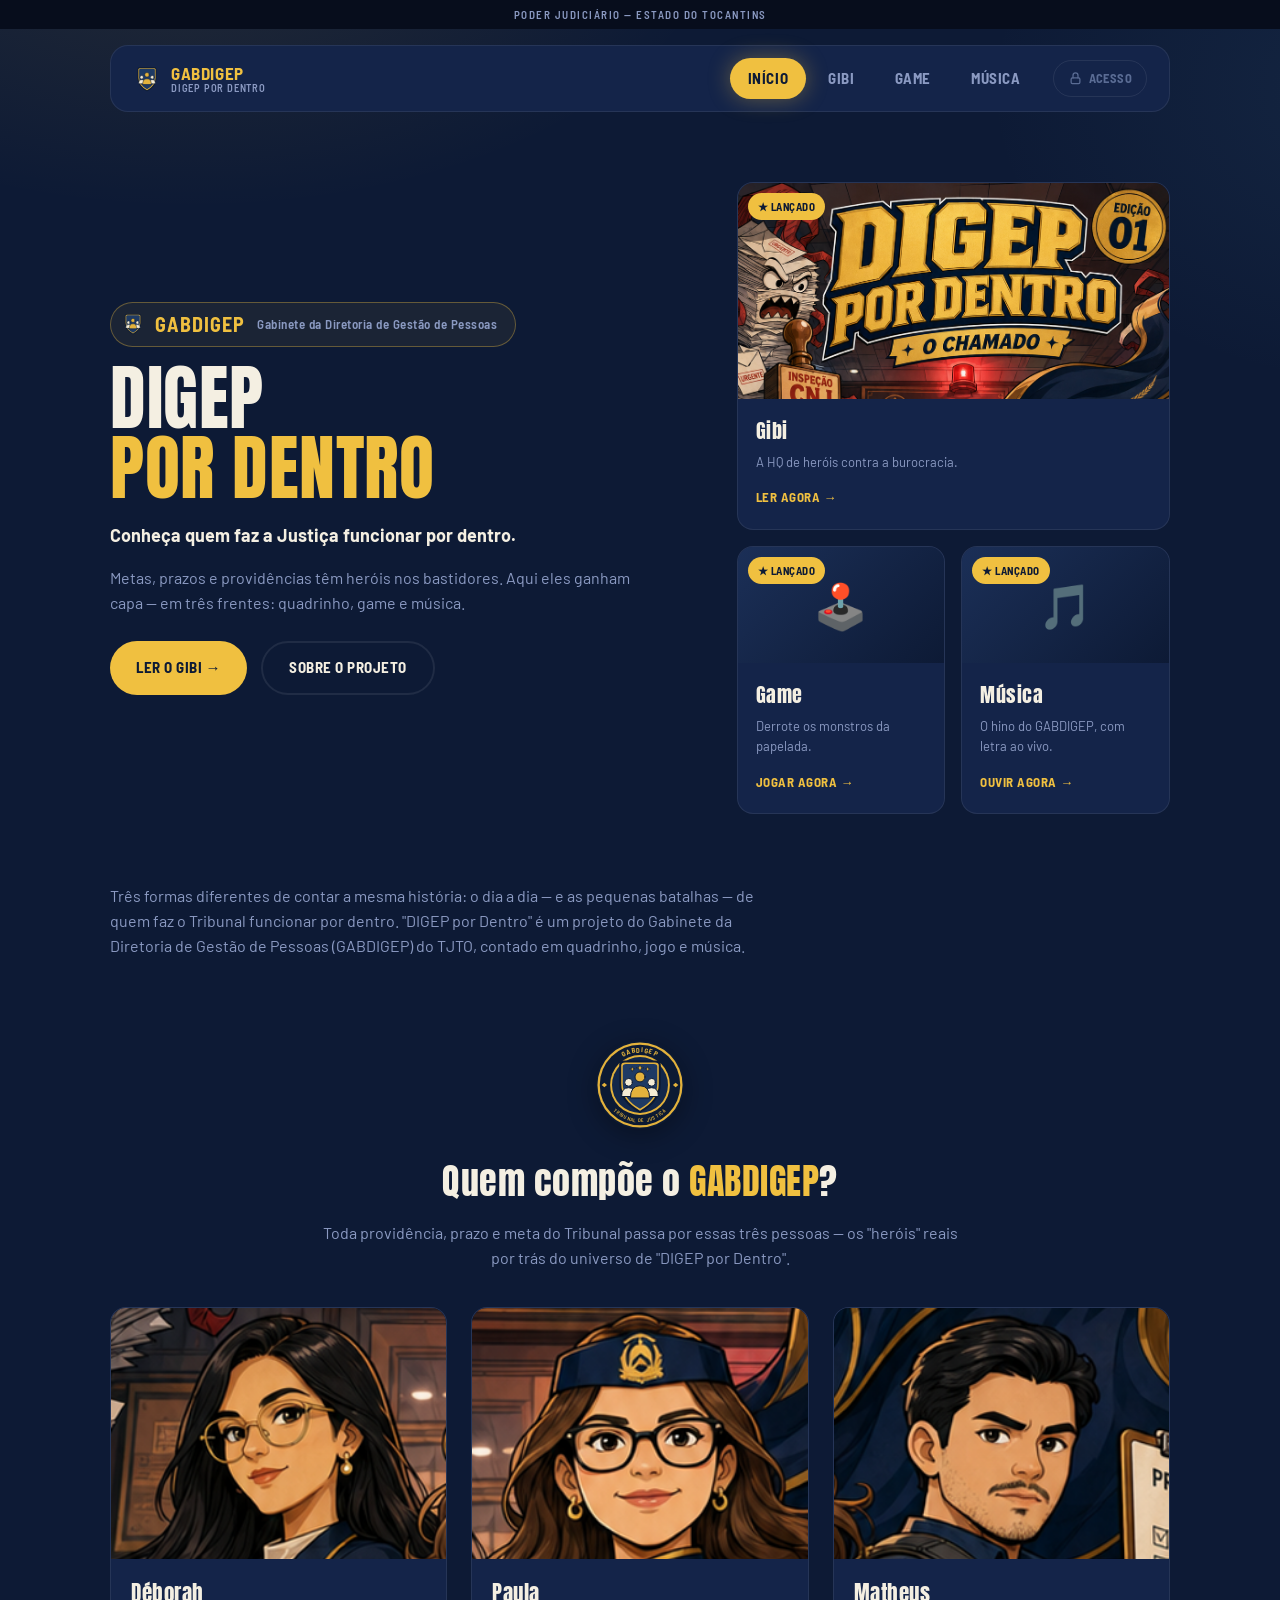
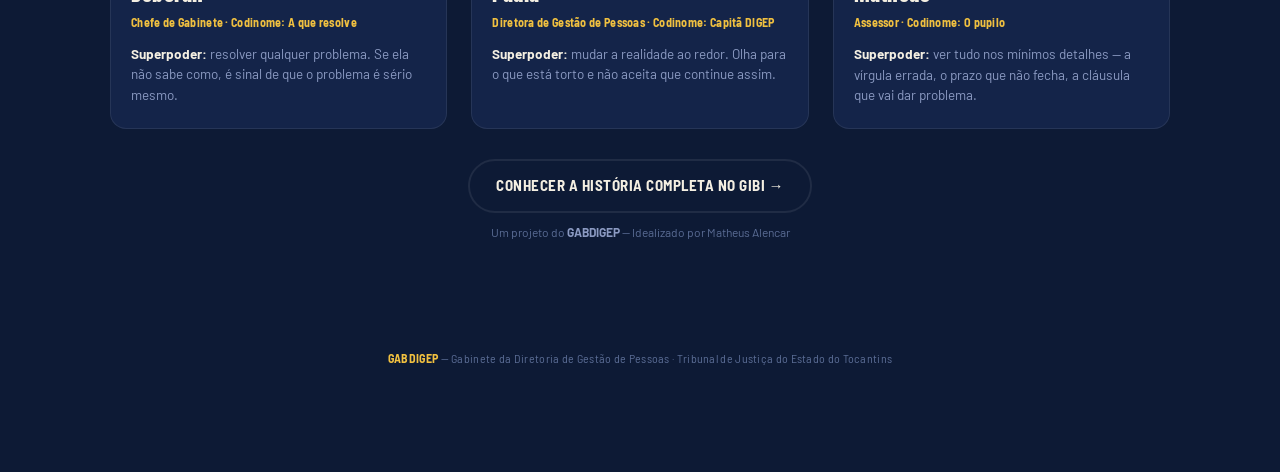
==== index.html @ f3032da5 "Site DIGEP por Dentro: gibi, game, música, login e painel admin - Portal com gibi (3 edições), game " ====
<!DOCTYPE html>
<html lang="pt-BR">
<head>
<meta charset="UTF-8">
<meta name="viewport" content="width=device-width, initial-scale=1">
<title>DIGEP por Dentro — GABDIGEP</title>
<link rel="preconnect" href="https://fonts.googleapis.com">
<link href="https://fonts.googleapis.com/css2?family=Anton&family=Barlow:wght@400;600;700&family=Barlow+Semi+Condensed:wght@600;700&display=swap" rel="stylesheet">
<link rel="icon" type="image/svg+xml" href="favicon.svg">
<link rel="stylesheet" href="style.css">
</head>
<body>
<svg width="0" height="0" style="position:absolute;overflow:hidden" aria-hidden="true">
  <defs>
    <path id="arcTop" d="M35 120 A85 85 0 0 1 205 120" fill="none"/>
    <path id="arcBot" d="M23 120 A97 97 0 0 0 217 120" fill="none"/>
    <g id="gRing">
      <circle cx="120" cy="120" r="115" fill="#0C1A33"/>
      <circle cx="120" cy="120" r="111" fill="#E3B23C"/>
      <circle cx="120" cy="120" r="105" fill="#0C1A33"/>
      <circle cx="120" cy="120" r="78" fill="#E3B23C"/>
      <circle cx="120" cy="120" r="73" fill="#12274a"/>
      <text font-family="'Barlow Semi Condensed', sans-serif" font-weight="700" font-size="18" letter-spacing="2" fill="#E3B23C">
        <textPath href="#arcTop" startOffset="50%" text-anchor="middle">GABDIGEP</textPath>
      </text>
      <text font-family="'Barlow Semi Condensed', sans-serif" font-weight="600" font-size="13" letter-spacing="1.6" fill="#E3B23C">
        <textPath href="#arcBot" startOffset="50%" text-anchor="middle">TRIBUNAL DE JUSTIÇA</textPath>
      </text>
      <path d="M20 120 L27 114 L34 120 L27 126 Z" fill="#E3B23C"/>
      <path d="M206 120 L213 114 L220 120 L213 126 Z" fill="#E3B23C"/>
    </g>
    <g id="gShield">
      <path d="M66 66 Q66 56 78 56 H162 Q174 56 174 66 V118 Q174 164 120 193 Q66 164 66 118 Z" fill="#0C1A33"/>
      <path d="M71 69 Q71 61 81 61 H159 Q169 61 169 69 V117 Q169 160 120 187 Q71 160 71 117 Z" fill="#E3B23C"/>
      <path d="M75 72 Q75 65 84 65 H156 Q165 65 165 72 V116 Q165 157 120 182 Q75 157 75 116 Z" fill="#1E3A64"/>
    </g>
    <g id="gScales" transform="translate(0 -7)" stroke="#0C1A33" stroke-width="2.6" stroke-linejoin="round" stroke-linecap="round">
      <circle cx="90" cy="120" r="10" fill="#F4ECD6"/>
      <path d="M72 156 Q72 134 90 134 Q108 134 108 156 Z" fill="#F4ECD6"/>
      <circle cx="150" cy="120" r="10" fill="#F4ECD6"/>
      <path d="M132 156 Q132 134 150 134 Q168 134 168 156 Z" fill="#F4ECD6"/>
      <circle cx="120" cy="106" r="13" fill="#E3B23C"/>
      <path d="M95 160 Q95 129 120 129 Q145 129 145 160 Z" fill="#E3B23C"/>
    </g>
    <g id="gStars" transform="translate(0 -4)" fill="#E3B23C" stroke="#0C1A33" stroke-width="1.6" stroke-linejoin="round">
      <path d="M100 76 L102 81 L107 82 L102 84 L100 89 L98 84 L93 82 L98 81 Z"/>
      <path d="M120 71 L123 78 L130 79 L123 81 L120 88 L117 81 L110 79 L117 78 Z"/>
      <path d="M140 76 L142 81 L147 82 L142 84 L140 89 L138 84 L133 82 L138 81 Z"/>
    </g>
  </defs>
</svg>

<div class="topbar">PODER JUDICIÁRIO — ESTADO DO TOCANTINS</div>

<div class="navwrap">
  <nav class="navbar">
    <a class="brand" href="index.html">
      <svg viewBox="40 48 160 150"><use href="#gShield"/><use href="#gScales"/></svg>
      <span class="brand-text"><span class="brand-main">GABDIGEP</span><span class="brand-sub">DIGEP por Dentro</span></span>
    </a>
    <div class="nav-right">
      <div class="tabs">
        <a href="index.html" class="active">Início</a>
        <a href="gibi.html">Gibi</a>
        <a href="game.html">Game</a>
        <a href="musica.html">Música</a>
      </div>
      <a class="nav-acesso" href="login.html" title="Área restrita">
        <svg viewBox="0 0 24 24" width="15" height="15" fill="none" stroke="currentColor" stroke-width="2" stroke-linecap="round" stroke-linejoin="round"><rect x="5" y="11" width="14" height="9" rx="2"/><path d="M8 11V7a4 4 0 0 1 8 0v4"/></svg>
        Acesso
      </a>
    </div>
  </nav>
</div>

<main>
  <div class="hero-inicio">
    <div>
      <div class="gabdigep-kicker">
        <svg viewBox="40 48 160 150"><use href="#gShield"/><use href="#gScales"/></svg>
        GABDIGEP <span>Gabinete da Diretoria de Gestão de Pessoas</span>
      </div>
      <h1>DIGEP<br><span class="accent">POR DENTRO</span></h1>
      <p class="lead">Conheça quem faz a Justiça funcionar por dentro.</p>
      <p class="body">Metas, prazos e providências têm heróis nos bastidores. Aqui eles ganham capa — em três frentes: quadrinho, game e música.</p>
      <div class="cta-row">
        <a class="btn" href="gibi.html">Ler o Gibi →</a>
        <a class="btn outline" href="#sobre">Sobre o projeto</a>
      </div>
    </div>

    <div class="poster-stack">
      <a class="poster-card big" href="gibi.html">
        <span class="badge">★ Lançado</span>
        <div class="poster-media"><img src="gibi-assets/edicao-01-capa.png" alt="Capa do Gibi — Edição 01"></div>
        <div class="poster-body">
          <h2>Gibi</h2>
          <p>A HQ de heróis contra a burocracia.</p>
          <span class="go">Ler agora →</span>
        </div>
      </a>
      <div class="poster-row">
        <a class="poster-card" href="game.html">
          <span class="badge">★ Lançado</span>
          <div class="poster-media"><span class="icon-big">🕹️</span></div>
          <div class="poster-body">
            <h2>Game</h2>
            <p>Derrote os monstros da papelada.</p>
            <span class="go">Jogar agora →</span>
          </div>
        </a>
        <a class="poster-card" href="musica.html">
          <span class="badge">★ Lançado</span>
          <div class="poster-media"><span class="icon-big">🎵</span></div>
          <div class="poster-body">
            <h2>Música</h2>
            <p>O hino do GABDIGEP, com letra ao vivo.</p>
            <span class="go">Ouvir agora →</span>
          </div>
        </a>
      </div>
    </div>
  </div>

  <div class="section-block" id="sobre" style="margin-top:60px;">
    <p style="color:var(--muted); max-width:680px;">Três formas diferentes de contar a mesma história: o dia a dia — e as pequenas batalhas — de quem faz o Tribunal funcionar por dentro. "DIGEP por Dentro" é um projeto do Gabinete da Diretoria de Gestão de Pessoas (GABDIGEP) do TJTO, contado em quadrinho, jogo e música.</p>
  </div>

  <div class="team-section" id="equipe">
    <div class="section-heading">
      <svg class="brasao-grande" viewBox="0 0 240 240"><use href="#gRing"/><use href="#gShield"/><use href="#gScales"/><use href="#gStars"/></svg>
      <h2>Quem compõe o <span class="accent">GABDIGEP</span>?</h2>
      <p>Toda providência, prazo e meta do Tribunal passa por essas três pessoas — os "heróis" reais por trás do universo de "DIGEP por Dentro".</p>
    </div>
    <div class="team-grid">
      <div class="team-card">
        <div class="foto-wrap"><img src="assets/personagens/deborah_full.png" alt="Déborah"></div>
        <div class="team-body">
          <h3>Déborah</h3>
          <div class="cargo">Chefe de Gabinete · Codinome: A que resolve</div>
          <p><strong>Superpoder:</strong> resolver qualquer problema. Se ela não sabe como, é sinal de que o problema é sério mesmo.</p>
        </div>
      </div>
      <div class="team-card">
        <div class="foto-wrap"><img src="assets/personagens/paula_full.png" alt="Paula"></div>
        <div class="team-body">
          <h3>Paula</h3>
          <div class="cargo">Diretora de Gestão de Pessoas · Codinome: Capitã DIGEP</div>
          <p><strong>Superpoder:</strong> mudar a realidade ao redor. Olha para o que está torto e não aceita que continue assim.</p>
        </div>
      </div>
      <div class="team-card">
        <div class="foto-wrap"><img src="assets/personagens/matheus_full.png" alt="Matheus"></div>
        <div class="team-body">
          <h3>Matheus</h3>
          <div class="cargo">Assessor · Codinome: O pupilo</div>
          <p><strong>Superpoder:</strong> ver tudo nos mínimos detalhes — a vírgula errada, o prazo que não fecha, a cláusula que vai dar problema.</p>
        </div>
      </div>
    </div>
    <div class="team-cta">
      <a class="btn outline" href="gibi.html">Conhecer a história completa no Gibi →</a>
    </div>
  </div>

  <p class="credit-line">Um projeto do <strong>GABDIGEP</strong> — Idealizado por Matheus Alencar</p>
</main>

<footer>
  <strong>GABDIGEP</strong> — Gabinete da Diretoria de Gestão de Pessoas · Tribunal de Justiça do Estado do Tocantins
</footer>

<nav class="mobilenav">
  <ul>
    <li><a href="index.html" class="active">
      <svg viewBox="0 0 24 24" fill="none" stroke="currentColor" stroke-width="1.8" stroke-linecap="round" stroke-linejoin="round"><path d="M4 11.5 12 4l8 7.5"/><path d="M6 10v9h12v-9"/></svg>
      Início
    </a></li>
    <li><a href="gibi.html">
      <svg viewBox="0 0 24 24" fill="none" stroke="currentColor" stroke-width="1.8" stroke-linecap="round" stroke-linejoin="round"><path d="M4 5.5c2-1 5-1 8 0v13c-3-1-6-1-8 0z"/><path d="M20 5.5c-2-1-5-1-8 0v13c3-1 6-1 8 0z"/></svg>
      Gibi
    </a></li>
    <li><a href="game.html">
      <svg viewBox="0 0 24 24" fill="none" stroke="currentColor" stroke-width="1.8" stroke-linecap="round" stroke-linejoin="round"><rect x="2.5" y="7.5" width="19" height="9.5" rx="4.5"/><path d="M6.5 12h3M8 10.5v3"/><circle cx="16" cy="10.7" r="0.9" fill="currentColor" stroke="none"/><circle cx="18" cy="12.7" r="0.9" fill="currentColor" stroke="none"/></svg>
      Game
    </a></li>
    <li><a href="musica.html">
      <svg viewBox="0 0 24 24" fill="none" stroke="currentColor" stroke-width="1.8" stroke-linecap="round" stroke-linejoin="round"><circle cx="7" cy="18" r="2.3"/><circle cx="17" cy="16" r="2.3"/><path d="M9.3 18V6.5L19.3 4.5V16"/></svg>
      Música
    </a></li>
  </ul>
</nav>

</body>
</html>
---- style.css ----
/* =========================================================================
   IDENTIDADE VISUAL — DIGEP POR DENTRO
   Sistema visual definido no mockup do próprio projeto ("DIGEP por Dentro -
   Portal (visual).html"): tema escuro, navy + dourado, com abas no topo
   (desktop) que viram menu inferior fixo no mobile.
   Fontes: Anton (display/headlines), Barlow (texto corrido),
   Barlow Semi Condensed (nav, botões, rótulos), Press Start 2P (só em
   detalhes do universo do Game).
   ========================================================================= */
:root {
  --navy-900: #0d1a35;
  --navy-800: #142449;
  --navy-700: #1b2f57;
  --navy-600: #24406f;
  --line: rgba(255,255,255,0.08);

  --gold: #f0c040;
  --gold-light: #ffd873;
  --red: #c8352b;
  --cream: #f4efe2;
  --muted: #8b9ac2;
  --muted-dim: #5a6c94;

  --game: #578fb6;
  --gibi: #d9534f;
  --musica: var(--gold);
}

* { box-sizing: border-box; }
html, body { margin: 0; padding: 0; }
body {
  background: var(--navy-900);
  background-image:
    radial-gradient(ellipse 900px 500px at 15% -10%, rgba(240,192,64,0.10), transparent 60%),
    radial-gradient(ellipse 700px 500px at 110% 10%, rgba(87,143,182,0.10), transparent 60%);
  background-attachment: fixed;
  color: var(--cream);
  font-family: 'Barlow', Arial, sans-serif;
  line-height: 1.55;
  min-height: 100vh;
  padding-bottom: 74px; /* espaço pro menu inferior mobile */
}
h1, h2, h3, .headline {
  font-family: 'Anton', Arial, sans-serif;
  font-weight: 400;
  letter-spacing: 0.5px;
  margin: 0;
}
a { color: inherit; }
img { max-width: 100%; display: block; }
button { font-family: inherit; }

/* ----- topo institucional ----- */
.topbar {
  background: #070d1c;
  color: var(--muted);
  font-family: 'Barlow Semi Condensed', sans-serif;
  font-size: 11px;
  font-weight: 600;
  letter-spacing: 1.5px;
  text-align: center;
  padding: 6px 12px;
}

/* ----- barra de abas (nav) ----- */
.navwrap { max-width: 1100px; margin: 0 auto; padding: 16px 20px 0; }
.navbar {
  display: flex;
  align-items: center;
  justify-content: space-between;
  gap: 20px;
  background: var(--navy-800);
  border: 1px solid var(--line);
  border-radius: 18px;
  padding: 12px 22px;
}
.navbar .brand {
  display: flex;
  align-items: center;
  gap: 10px;
  text-decoration: none;
  white-space: nowrap;
}
.navbar .brand svg { flex: none; width: 28px; height: 28px; color: var(--gold); }
.navbar .brand .brand-text { display: flex; flex-direction: column; line-height: 1.08; }
.navbar .brand .brand-main {
  font-family: 'Barlow Semi Condensed', sans-serif; font-weight: 700; font-size: 17px;
  letter-spacing: 0.6px; color: var(--gold);
}
.navbar .brand .brand-sub {
  font-family: 'Barlow Semi Condensed', sans-serif; font-weight: 600; font-size: 10.5px;
  letter-spacing: 0.8px; text-transform: uppercase; color: var(--muted);
}
.navbar .nav-right { display: flex; align-items: center; gap: 14px; }
.navbar .tabs { display: flex; align-items: center; gap: 4px; }
.navbar .tabs a {
  font-family: 'Barlow Semi Condensed', sans-serif;
  font-weight: 700;
  font-size: 15px;
  letter-spacing: 0.6px;
  text-transform: uppercase;
  text-decoration: none;
  color: var(--muted);
  padding: 9px 18px;
  border-radius: 999px;
  transition: color 0.15s ease, background 0.15s ease;
}
.navbar .tabs a:hover { color: var(--cream); background: rgba(255,255,255,0.06); }
.navbar .tabs a.active {
  color: var(--navy-900);
  background: var(--gold);
  box-shadow: 0 0 22px rgba(240,192,64,0.35);
}

.nav-acesso {
  display: flex;
  align-items: center;
  gap: 6px;
  font-family: 'Barlow Semi Condensed', sans-serif;
  font-weight: 700;
  font-size: 12.5px;
  letter-spacing: 0.4px;
  text-transform: uppercase;
  color: var(--muted-dim);
  text-decoration: none;
  white-space: nowrap;
  padding: 8px 14px;
  border-radius: 999px;
  border: 1px solid var(--line);
  transition: color 0.15s ease, border-color 0.15s ease;
}
.nav-acesso:hover { color: var(--gold); border-color: rgba(240,192,64,0.4); }

/* menu inferior fixo (mobile) */
.mobilenav {
  display: none;
  position: fixed;
  left: 0; right: 0; bottom: 0;
  z-index: 40;
  background: var(--navy-800);
  border-top: 1px solid var(--line);
  padding: 8px 6px calc(8px + env(safe-area-inset-bottom));
}
.mobilenav ul { list-style: none; margin: 0; padding: 0; display: flex; justify-content: space-around; }
.mobilenav a {
  display: flex; flex-direction: column; align-items: center; gap: 3px;
  text-decoration: none; color: var(--muted-dim);
  font-family: 'Barlow Semi Condensed', sans-serif;
  font-size: 11px; font-weight: 700; letter-spacing: 0.4px; text-transform: uppercase;
  padding: 6px 10px; border-radius: 12px; min-width: 64px;
}
.mobilenav a svg { width: 22px; height: 22px; }
.mobilenav a.active { color: var(--gold); }
.mobilenav a.active svg { filter: drop-shadow(0 0 6px rgba(240,192,64,0.6)); }

@media (max-width: 720px) {
  .navbar .tabs { display: none; }
  .mobilenav { display: block; }
  body { padding-bottom: 78px; }
}

/* ----- botões ----- */
.btn {
  display: inline-flex;
  align-items: center;
  gap: 8px;
  font-family: 'Barlow Semi Condensed', sans-serif;
  font-weight: 700;
  font-size: 15px;
  letter-spacing: 0.5px;
  text-transform: uppercase;
  text-decoration: none;
  cursor: pointer;
  border: none;
  padding: 13px 26px;
  border-radius: 999px;
  color: var(--navy-900);
  background: var(--gold);
  transition: filter 0.15s ease, transform 0.15s ease;
}
.btn:hover { filter: brightness(1.1); transform: translateY(-1px); }
.btn.outline {
  background: transparent;
  border: 2px solid var(--line);
  color: var(--cream);
}
.btn.outline:hover { border-color: var(--gold); color: var(--gold); background: transparent; }

/* ----- main / layout ----- */
main { max-width: 1100px; margin: 0 auto; padding: 40px 20px 70px; }
body.lendo main { padding: 0; max-width: none; }

footer {
  text-align: center;
  font-size: 12px;
  color: var(--muted-dim);
  padding: 26px 20px 90px;
  font-family: 'Barlow Semi Condensed', sans-serif;
  letter-spacing: 0.3px;
}
footer strong { color: var(--gold); }
@media (min-width: 721px) { footer { padding-bottom: 30px; } }

/* ----- hero da home ----- */
.hero-inicio {
  display: grid;
  grid-template-columns: 1.15fr 0.85fr;
  gap: 40px;
  align-items: center;
  padding: 30px 0 10px;
}
@media (max-width: 900px) { .hero-inicio { grid-template-columns: 1fr; } }

.eyebrow {
  display: flex; align-items: center; gap: 8px;
  font-family: 'Barlow Semi Condensed', sans-serif;
  font-weight: 700; font-size: 13px; letter-spacing: 2px; text-transform: uppercase;
  color: var(--gold); margin-bottom: 14px;
}
.eyebrow::before { content: ''; width: 7px; height: 7px; border-radius: 50%; background: var(--gold); }

.gabdigep-kicker {
  display: inline-flex; align-items: center; gap: 10px;
  font-family: 'Barlow Semi Condensed', sans-serif;
  font-weight: 700; font-size: 20px; letter-spacing: 1px;
  color: var(--gold); margin-bottom: 16px;
  border: 1px solid rgba(240,192,64,0.35); border-radius: 999px;
  padding: 6px 18px 6px 10px; background: rgba(240,192,64,0.06);
}
.gabdigep-kicker svg { width: 24px; height: 24px; }
.gabdigep-kicker span { color: var(--muted); font-weight: 600; font-size: 13px; letter-spacing: 0.5px; text-transform: none; margin-left: 2px; }

.hero-inicio h1 {
  font-size: clamp(42px, 7vw, 72px);
  line-height: 0.98;
  color: var(--cream);
}
.hero-inicio h1 .accent { color: var(--gold); }
.hero-inicio p.lead { font-size: 18px; font-weight: 700; color: var(--cream); margin: 18px 0 8px; max-width: 520px; }
.hero-inicio p.body { color: var(--muted); max-width: 520px; margin-bottom: 26px; }
.cta-row { display: flex; gap: 14px; flex-wrap: wrap; }

/* pôsteres da home */
.poster-stack { display: flex; flex-direction: column; gap: 16px; }
.poster-row { display: grid; grid-template-columns: 1fr 1fr; gap: 16px; }
@media (max-width: 900px) { .poster-row { grid-template-columns: 1fr 1fr; } }

.poster-card {
  position: relative;
  display: block;
  text-decoration: none;
  color: var(--cream);
  background: var(--navy-800);
  border: 1px solid var(--line);
  border-radius: 16px;
  overflow: hidden;
  transition: transform 0.2s cubic-bezier(.2,.7,.3,1), box-shadow 0.2s ease, border-color 0.2s ease;
}
.poster-card:hover { transform: translateY(-6px) scale(1.015); border-color: rgba(240,192,64,0.5); box-shadow: 0 16px 34px rgba(0,0,0,0.4); }
.poster-card .badge {
  position: absolute; top: 10px; left: 10px; z-index: 2;
  font-family: 'Barlow Semi Condensed', sans-serif; font-weight: 700; font-size: 11px;
  letter-spacing: 0.5px; text-transform: uppercase;
  padding: 5px 10px; border-radius: 999px;
  background: var(--gold); color: var(--navy-900);
  display: flex; align-items: center; gap: 4px;
}
.poster-card.big { grid-column: 1 / -1; }
.poster-card.big .poster-media { aspect-ratio: 16/8; }
.poster-card .poster-media {
  aspect-ratio: 16/9;
  background: linear-gradient(135deg, var(--navy-700), var(--navy-900));
  display: flex; align-items: center; justify-content: center;
  overflow: hidden;
}
.poster-card .poster-media img { width: 100%; height: 100%; object-fit: cover; object-position: top center; }
.poster-card .poster-media .icon-big { font-size: 44px; }
.poster-card .poster-body { padding: 16px 18px 20px; }
.poster-card h2 { font-size: 20px; margin-bottom: 6px; }
.poster-card p { font-size: 13px; color: var(--muted); margin: 0 0 12px; }
.poster-card .go { font-family: 'Barlow Semi Condensed', sans-serif; font-weight: 700; font-size: 13px; letter-spacing: 0.5px; color: var(--gold); text-transform: uppercase; }
.poster-card:hover .go { text-decoration: underline; }

.credit-line { text-align: center; color: var(--muted-dim); font-size: 12px; margin-top: 10px; }
.credit-line strong { color: var(--muted); }

/* ----- time GABDIGEP (home) ----- */
.team-section { margin-top: 80px; }
.team-section .section-heading { text-align: center; max-width: 640px; margin: 0 auto 36px; }
.team-section .section-heading .brasao-grande { width: 92px; height: auto; margin-bottom: 16px; filter: drop-shadow(0 6px 14px rgba(0,0,0,0.35)); }
.team-section .section-heading h2 { font-size: clamp(26px, 4vw, 36px); color: var(--cream); }
.team-section .section-heading h2 .accent { color: var(--gold); }
.team-section .section-heading p { color: var(--muted); margin-top: 12px; }

.team-grid {
  display: grid;
  grid-template-columns: repeat(3, 1fr);
  gap: 24px;
}
@media (max-width: 820px) { .team-grid { grid-template-columns: 1fr; max-width: 380px; margin: 0 auto; } }

.team-card {
  background: var(--navy-800);
  border: 1px solid var(--line);
  border-radius: 16px;
  overflow: hidden;
  transition: transform 0.2s ease, border-color 0.2s ease;
}
.team-card:hover { transform: translateY(-4px); border-color: rgba(240,192,64,0.4); }
.team-card .foto-wrap { aspect-ratio: 4/3; overflow: hidden; background: var(--navy-900); }
.team-card .foto-wrap img { width: 100%; height: 100%; object-fit: cover; object-position: top center; }
.team-card .team-body { padding: 18px 20px 22px; }
.team-card h3 { font-size: 21px; color: var(--cream); margin-bottom: 3px; }
.team-card .cargo { font-family: 'Barlow Semi Condensed', sans-serif; font-size: 12px; font-weight: 700; color: var(--gold); letter-spacing: 0.3px; margin-bottom: 12px; }
.team-card p { font-size: 13.5px; color: var(--muted); margin: 0; }
.team-card p strong { color: var(--cream); }
.team-cta { text-align: center; margin-top: 30px; }

/* ----- cabeçalho de seção (páginas internas) ----- */
.page-head { padding: 30px 0 8px; }
.page-head .eyebrow { margin-bottom: 10px; }
.page-head h1 { font-size: clamp(30px, 5vw, 44px); color: var(--cream); }
.page-head h1 .accent { color: var(--gold); }
.page-head p { color: var(--muted); max-width: 640px; margin-top: 12px; }

/* ----- GIBI: grid de edições ----- */
.editions {
  display: grid;
  grid-template-columns: repeat(auto-fit, minmax(210px, 1fr));
  gap: 22px;
  margin-top: 28px;
}
.edition-card {
  position: relative;
  border-radius: 14px;
  overflow: hidden;
  background: var(--navy-800);
  border: 1px solid var(--line);
  cursor: pointer;
  transition: transform 0.2s ease, border-color 0.2s ease;
}
.edition-card:hover { transform: translateY(-4px); border-color: rgba(240,192,64,0.4); }
.edition-card .cover-wrap { position: relative; aspect-ratio: 2/3; overflow: hidden; background: var(--navy-900); }
.edition-card img { width: 100%; height: 100%; object-fit: cover; transition: filter 0.2s ease; }
.edition-card.locked img { filter: grayscale(0.6) brightness(0.35); }
.edition-card .status-badge {
  position: absolute; top: 10px; left: 10px; z-index: 2;
  font-family: 'Barlow Semi Condensed', sans-serif; font-weight: 700; font-size: 10.5px;
  letter-spacing: 0.5px; text-transform: uppercase;
  padding: 5px 10px; border-radius: 999px;
}
.edition-card .status-badge.lancado { background: var(--gold); color: var(--navy-900); }
.edition-card .status-badge.embreve { background: rgba(20,36,73,0.9); color: var(--muted); border: 1px solid var(--line); }
.edition-card .lock-icon {
  position: absolute; top: 50%; left: 50%; transform: translate(-50%, -50%);
  width: 42px; height: 42px; color: rgba(244,239,226,0.85);
}
.edition-card .edition-body { padding: 14px 16px 18px; }
.edition-card .edition-num { font-family: 'Barlow Semi Condensed', sans-serif; font-size: 11px; letter-spacing: 1px; color: var(--gold); font-weight: 700; text-transform: uppercase; }
.edition-card h3 { font-size: 19px; margin: 4px 0 4px; color: var(--cream); }
.edition-card p.tagline { font-size: 12.5px; color: var(--muted); font-style: italic; margin: 0; }

.edition-card.shake { animation: card-shake 0.4s ease; }
@keyframes card-shake {
  10%, 90% { transform: translateX(-1px); }
  20%, 80% { transform: translateX(2px); }
  30%, 50%, 70% { transform: translateX(-4px); }
  40%, 60% { transform: translateX(4px); }
}
.locked-tip {
  position: absolute; inset: 0; z-index: 3;
  display: flex; align-items: center; justify-content: center; text-align: center;
  background: rgba(13,26,53,0.94); border-top: 1px solid rgba(240,192,64,0.4);
  padding: 18px; font-size: 13px; color: var(--cream); line-height: 1.5;
  opacity: 0; pointer-events: none; transition: opacity 0.25s ease;
}
.locked-tip strong { color: var(--gold); display: block; margin-bottom: 6px; font-family: 'Barlow Semi Condensed', sans-serif; letter-spacing: 0.3px; }
.locked-tip.show { opacity: 1; }

/* ----- GIBI: leitor de rolagem contínua ----- */
.leitor {
  display: none;
  background: #05080f;
}
.leitor.open { display: block; }
.leitor-bar {
  position: sticky; top: 0; z-index: 5;
  display: flex; align-items: center; justify-content: space-between;
  padding: 14px 20px; border-bottom: 1px solid var(--line);
  background: #05080f;
  font-family: 'Barlow Semi Condensed', sans-serif;
}
.leitor-bar .voltar { display: flex; align-items: center; gap: 6px; color: var(--cream); text-decoration: none; font-weight: 700; font-size: 14px; letter-spacing: 0.3px; text-transform: uppercase; background: none; border: none; cursor: pointer; }
.leitor-bar .voltar:hover { color: var(--gold); }
.leitor-bar .titulo-atual { color: var(--gold); font-weight: 700; font-size: 15px; letter-spacing: 0.4px; text-transform: uppercase; text-align: right; }
.leitor-bar .fullscreen-btn { background: none; border: 1px solid var(--line); color: var(--muted); border-radius: 8px; width: 34px; height: 34px; display: flex; align-items: center; justify-content: center; cursor: pointer; margin-left: 14px; }
.leitor-bar .fullscreen-btn:hover { color: var(--gold); border-color: var(--gold); }
.leitor-bar .bar-right { display: flex; align-items: center; }

.leitor-stage {
  display: flex; flex-direction: column; align-items: center; gap: 10px;
  padding: 10px 10px 60px;
}
.leitor-stage img {
  width: 100%; max-width: 760px; height: auto; display: block;
  border-radius: 4px; box-shadow: 0 12px 34px rgba(0,0,0,0.5);
}

.scroll-hint {
  position: fixed; left: 50%; bottom: 26px; z-index: 6;
  transform: translateX(-50%);
  display: flex; align-items: center; gap: 8px;
  background: var(--gold); color: var(--navy-900);
  font-family: 'Barlow Semi Condensed', sans-serif; font-weight: 700; font-size: 13px;
  letter-spacing: 0.3px; text-transform: uppercase;
  padding: 10px 18px; border-radius: 999px;
  box-shadow: 0 8px 22px rgba(0,0,0,0.4);
  animation: hint-bounce 1.1s ease-in-out infinite;
  transition: opacity 0.3s ease, transform 0.3s ease;
}
.scroll-hint.hide { opacity: 0; transform: translateX(-50%) translateY(14px); pointer-events: none; }
@keyframes hint-bounce { 0%, 100% { transform: translateX(-50%) translateY(0); } 50% { transform: translateX(-50%) translateY(6px); } }
.scroll-hint.hide { animation: none; }
@media (max-width: 720px) {
  .scroll-hint { bottom: calc(71px + 16px); }
}

/* ----- GAME ----- */
.game-frame {
  background: var(--navy-800);
  border: 1px solid var(--line);
  border-radius: 16px;
  overflow: hidden;
  margin-top: 26px;
  box-shadow: 0 20px 50px rgba(0,0,0,0.35);
}
.game-frame .chrome {
  display: flex; align-items: center; gap: 8px;
  padding: 12px 16px; border-bottom: 1px solid var(--line);
}
.game-frame .chrome .dot { width: 11px; height: 11px; border-radius: 50%; }
.game-frame .chrome .dot.r { background: #e0605a; }
.game-frame .chrome .dot.y { background: #f0c040; }
.game-frame .chrome .dot.g { background: #4caf6e; }
.game-frame .chrome .url { margin-left: 10px; font-family: 'Barlow Semi Condensed', sans-serif; font-size: 12px; color: var(--muted-dim); letter-spacing: 0.3px; }
.game-frame .embed-wrap { background: #000; display: flex; justify-content: center; }
.game-frame iframe { display: block; width: 100%; height: 640px; border: 0; }
.game-frame .footer-strip {
  padding: 14px 18px calc(14px + env(safe-area-inset-bottom));
  background: repeating-linear-gradient(45deg, var(--navy-700), var(--navy-700) 10px, var(--navy-800) 10px, var(--navy-800) 20px);
  border-top: 1px solid var(--line);
}
@media (max-width: 640px) { .game-frame iframe { height: 440px; } }

/* ----- MÚSICA ----- */
.faixas-row {
  display: grid;
  grid-template-columns: repeat(auto-fit, minmax(150px, 200px));
  gap: 18px;
  margin-top: 28px;
}
.faixa-card {
  position: relative;
  border-radius: 14px;
  overflow: hidden;
  background: var(--navy-800);
  border: 1px solid var(--line);
  cursor: pointer;
  transition: transform 0.2s ease, border-color 0.2s ease;
}
.faixa-card:hover { transform: translateY(-4px); border-color: rgba(240,192,64,0.4); }
.faixa-card.selecionada { border-color: var(--gold); }
.faixa-card .faixa-cover {
  position: relative; aspect-ratio: 1/1; overflow: hidden;
  background: var(--navy-900);
  display: flex; align-items: center; justify-content: center;
}
.faixa-card .faixa-cover img { width: 100%; height: 100%; object-fit: cover; filter: none; }
.faixa-card.locked .faixa-cover img { filter: grayscale(0.6) brightness(0.35); }
.faixa-card .faixa-cover svg.placeholder-icon { width: 40px; height: 40px; color: var(--muted-dim); }
.faixa-card .status-badge {
  position: absolute; top: 8px; left: 8px; z-index: 2;
  font-family: 'Barlow Semi Condensed', sans-serif; font-weight: 700; font-size: 10px;
  letter-spacing: 0.5px; text-transform: uppercase;
  padding: 4px 9px; border-radius: 999px;
}
.faixa-card .status-badge.lancado { background: var(--gold); color: var(--navy-900); }
.faixa-card .status-badge.embreve { background: rgba(20,36,73,0.9); color: var(--muted); border: 1px solid var(--line); }
.faixa-card .lock-icon {
  position: absolute; top: 50%; left: 50%; transform: translate(-50%, -50%);
  width: 34px; height: 34px; color: rgba(244,239,226,0.85);
}
.faixa-card .faixa-body { padding: 10px 12px 14px; }
.faixa-card .faixa-num { font-family: 'Barlow Semi Condensed', sans-serif; font-size: 10.5px; letter-spacing: 1px; color: var(--gold); font-weight: 700; text-transform: uppercase; }
.faixa-card h3 { font-size: 15px; margin: 3px 0 0; color: var(--cream); }
.faixa-card.shake { animation: card-shake 0.4s ease; }

.musica-layout { display: grid; grid-template-columns: 320px 1fr; gap: 44px; margin-top: 30px; align-items: start; }
@media (max-width: 820px) { .musica-layout { grid-template-columns: 1fr; } }

.album-art {
  aspect-ratio: 1/1;
  border-radius: 16px;
  overflow: hidden;
  border: 1px solid var(--line);
  box-shadow: 0 10px 30px rgba(0,0,0,0.35);
}
.album-art img { width: 100%; height: 100%; object-fit: cover; display: block; }

.player-card { margin-top: 20px; }
.player-card .track-title { font-size: 24px; color: var(--cream); font-family: 'Anton', sans-serif; }
.player-card .track-artist { color: var(--gold); font-family: 'Barlow Semi Condensed', sans-serif; font-weight: 700; letter-spacing: 0.5px; margin: 4px 0 18px; text-transform: uppercase; font-size: 13px; }

.seek-row { display: flex; align-items: center; gap: 10px; }
.seek-row input[type="range"] {
  flex: 1; appearance: none; height: 4px; border-radius: 2px; background: var(--navy-700); outline: none;
}
.seek-row input[type="range"]::-webkit-slider-thumb {
  appearance: none; width: 15px; height: 15px; border-radius: 50%; background: var(--gold);
  box-shadow: 0 0 10px rgba(240,192,64,0.6); cursor: pointer;
}
.seek-row input[type="range"]::-moz-range-thumb {
  width: 15px; height: 15px; border-radius: 50%; background: var(--gold); border: none;
  box-shadow: 0 0 10px rgba(240,192,64,0.6); cursor: pointer;
}
.seek-times { display: flex; justify-content: space-between; font-family: 'Barlow Semi Condensed', sans-serif; font-size: 12px; color: var(--muted); margin-top: 6px; }

.transport { display: flex; align-items: center; gap: 18px; margin-top: 20px; }
.transport button { background: none; border: none; color: var(--muted); cursor: pointer; display: flex; }
.transport button:hover { color: var(--cream); }
.transport button.play-pause {
  width: 56px; height: 56px; border-radius: 50%; background: var(--gold); color: var(--navy-900);
  display: flex; align-items: center; justify-content: center;
  box-shadow: 0 0 22px rgba(240,192,64,0.4);
}
.transport button.play-pause:hover { filter: brightness(1.08); color: var(--navy-900); }
.transport svg { width: 20px; height: 20px; }
.transport button.play-pause svg { width: 22px; height: 22px; }

.letra { position: relative; margin-top: 40px; padding-top: 26px; }
.letra .estrofe { margin-bottom: 30px; }
.letra .estrofe.refrao { padding-left: 16px; border-left: 3px solid rgba(240,192,64,0.35); }
.letra p {
  font-family: 'Barlow Semi Condensed', sans-serif;
  font-weight: 600; font-size: 23px; line-height: 1.5; color: var(--gold);
  text-shadow: 0 0 16px rgba(240,192,64,0.35);
  margin: 0;
}
.letra .estrofe.refrao p { font-weight: 700; }

@media (max-width: 720px) {
  .letra p { font-size: 18px; }
}

/* ----- ACESSO / ADMIN ----- */
.access-wrap {
  min-height: calc(100vh - 220px);
  display: flex; align-items: center; justify-content: center;
  padding: 40px 20px;
}
.access-card {
  width: 100%; max-width: 380px;
  background: var(--navy-800);
  border: 1px solid var(--line);
  border-radius: 18px;
  padding: 34px 30px 30px;
  text-align: center;
  box-shadow: 0 20px 50px rgba(0,0,0,0.35);
}
.access-card.shake { animation: card-shake 0.4s ease; }
.access-card .brasao-acesso { width: 66px; height: auto; margin: 0 auto 16px; filter: drop-shadow(0 6px 14px rgba(0,0,0,0.35)); }
.access-card h1 { font-size: 24px; color: var(--cream); }
.access-card .subtitle { color: var(--muted); font-size: 13px; margin: 8px 0 26px; }
.access-form { text-align: left; display: flex; flex-direction: column; gap: 16px; }
.access-field label {
  display: block; font-family: 'Barlow Semi Condensed', sans-serif; font-weight: 700;
  font-size: 12px; letter-spacing: 0.5px; text-transform: uppercase; color: var(--muted);
  margin-bottom: 7px;
}
.access-field input {
  width: 100%; background: var(--navy-900); border: 1px solid var(--line); border-radius: 10px;
  padding: 12px 14px; color: var(--cream); font-family: 'Barlow', Arial, sans-serif; font-size: 14.5px;
  outline: none; transition: border-color 0.15s ease;
}
.access-field input:focus { border-color: var(--gold); }
.access-error {
  display: none; background: rgba(200,53,43,0.12); border: 1px solid rgba(200,53,43,0.4); color: #f0a49f;
  border-radius: 10px; padding: 10px 12px; font-size: 13px; text-align: center;
}
.access-error.show { display: block; }
.access-form .btn { justify-content: center; margin-top: 4px; }
.access-back {
  display: inline-block; margin-top: 22px; color: var(--muted-dim); text-decoration: none;
  font-family: 'Barlow Semi Condensed', sans-serif; font-size: 12.5px; font-weight: 600; letter-spacing: 0.3px;
}
.access-back:hover { color: var(--gold); }

/* painel admin */
.admin-bar {
  display: flex; align-items: center; justify-content: space-between; gap: 16px; flex-wrap: wrap;
  margin-bottom: 30px;
}
.admin-bar .who { color: var(--muted); font-size: 13px; }
.admin-bar .who strong { color: var(--gold); }
.admin-logout {
  background: none; border: 1px solid var(--line); color: var(--muted); cursor: pointer;
  font-family: 'Barlow Semi Condensed', sans-serif; font-weight: 700; font-size: 12.5px; letter-spacing: 0.4px; text-transform: uppercase;
  padding: 8px 16px; border-radius: 999px; transition: color 0.15s ease, border-color 0.15s ease;
}
.admin-logout:hover { color: var(--red); border-color: var(--red); }

.admin-editions { display: flex; flex-direction: column; gap: 16px; margin-top: 10px; }
.admin-edition-card {
  display: flex; align-items: center; gap: 18px;
  background: var(--navy-800); border: 1px solid var(--line); border-radius: 16px; padding: 16px 20px;
}
.admin-edition-card .cover { width: 56px; aspect-ratio: 2/3; border-radius: 6px; overflow: hidden; flex: none; background: var(--navy-900); }
.admin-edition-card .cover img { width: 100%; height: 100%; object-fit: cover; }
.admin-edition-card .info { flex: 1; min-width: 160px; }
.admin-edition-card .info .num { font-family: 'Barlow Semi Condensed', sans-serif; font-size: 11px; letter-spacing: 1px; color: var(--gold); font-weight: 700; text-transform: uppercase; }
.admin-edition-card .info h3 { font-size: 17px; color: var(--cream); margin: 3px 0; }
.admin-edition-card .info .ready-note { font-size: 12px; color: var(--muted-dim); }
.admin-edition-card .info .ready-note.ok { color: #7fbf8f; }
.admin-edition-card .info .ready-note.bad { color: #e0a05a; }

.toggle-status { display: flex; align-items: center; gap: 10px; flex: none; }
.toggle-status .label { font-family: 'Barlow Semi Condensed', sans-serif; font-weight: 700; font-size: 12px; letter-spacing: 0.4px; text-transform: uppercase; color: var(--muted); min-width: 78px; text-align: right; }
.toggle-status .label.on { color: var(--gold); }
.switch { position: relative; width: 46px; height: 26px; flex: none; }
.switch input { opacity: 0; width: 0; height: 0; }
.switch .slider {
  position: absolute; inset: 0; background: var(--navy-900); border: 1px solid var(--line); border-radius: 999px;
  cursor: pointer; transition: background 0.2s ease, border-color 0.2s ease;
}
.switch .slider::before {
  content: ''; position: absolute; width: 18px; height: 18px; left: 3px; top: 50%; transform: translateY(-50%);
  background: var(--muted); border-radius: 50%; transition: transform 0.2s ease, background 0.2s ease;
}
.switch input:checked + .slider { background: rgba(240,192,64,0.18); border-color: var(--gold); }
.switch input:checked + .slider::before { transform: translate(20px, -50%); background: var(--gold); }
.switch input:disabled + .slider { opacity: 0.4; cursor: not-allowed; }

.admin-publish-row { display: flex; align-items: center; gap: 16px; flex-wrap: wrap; margin-top: 30px; }
.admin-publish-row .btn:disabled { opacity: 0.45; cursor: not-allowed; filter: none; transform: none; }
.publish-status { font-size: 13px; color: var(--muted); }
.publish-status.ok { color: #7fbf8f; }
.publish-status.err { color: #e0605a; }

.token-box {
  background: var(--navy-800); border: 1px solid var(--line); border-radius: 14px; padding: 18px 20px; margin-top: 30px;
}
.token-box h3 { font-size: 14px; color: var(--cream); margin-bottom: 6px; }
.token-box p { font-size: 12.5px; color: var(--muted); margin: 0 0 12px; }
.token-box .token-row { display: flex; gap: 10px; flex-wrap: wrap; }
.token-box input { flex: 1; min-width: 200px; }
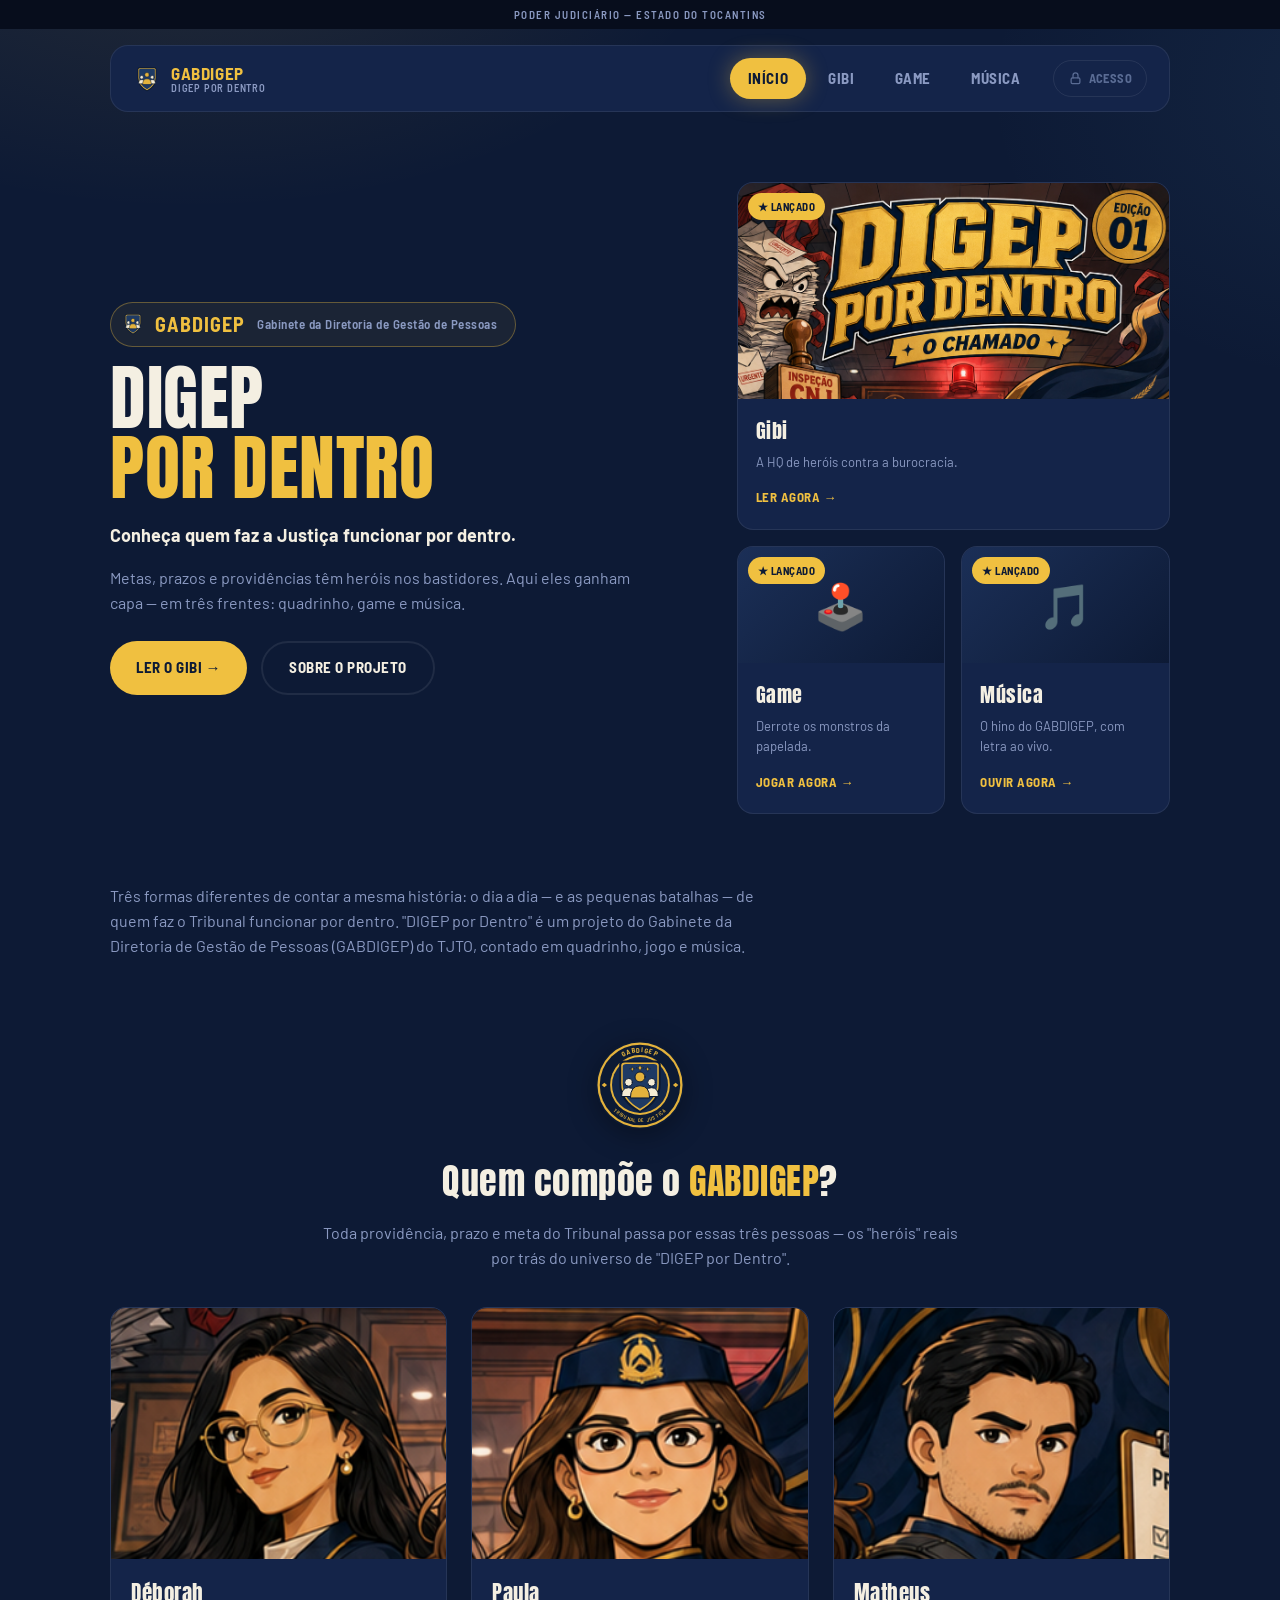
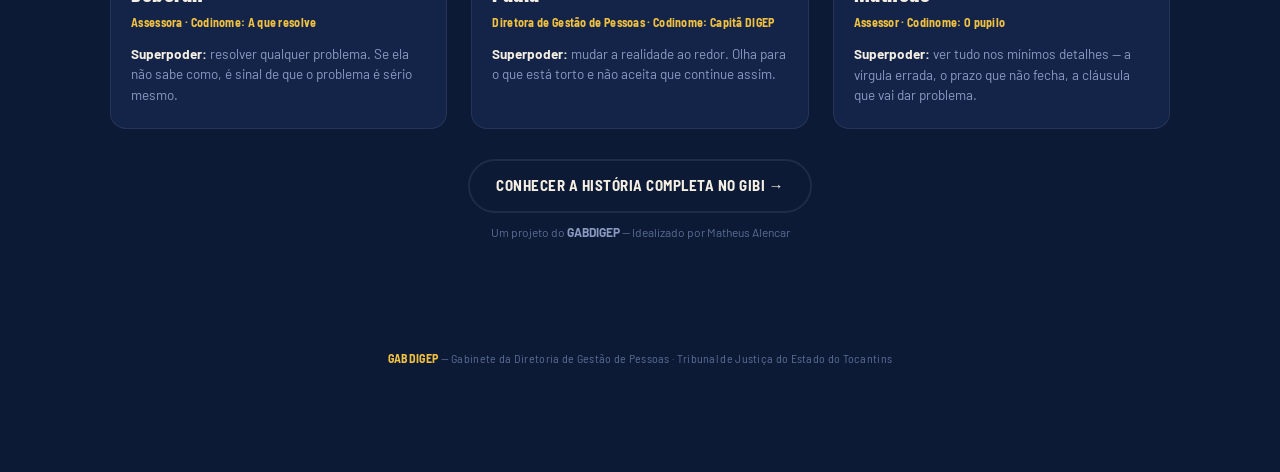
==== commit 755a957b: "Corrige cargo da Déborah na Home para Assessora (igual à contracapa do gibi)" ====
--- a/index.html
+++ b/index.html
@@ -137,7 +137,7 @@
         <div class="foto-wrap"><img src="assets/personagens/deborah_full.png" alt="Déborah"></div>
         <div class="team-body">
           <h3>Déborah</h3>
-          <div class="cargo">Chefe de Gabinete · Codinome: A que resolve</div>
+          <div class="cargo">Assessora · Codinome: A que resolve</div>
           <p><strong>Superpoder:</strong> resolver qualquer problema. Se ela não sabe como, é sinal de que o problema é sério mesmo.</p>
         </div>
       </div>
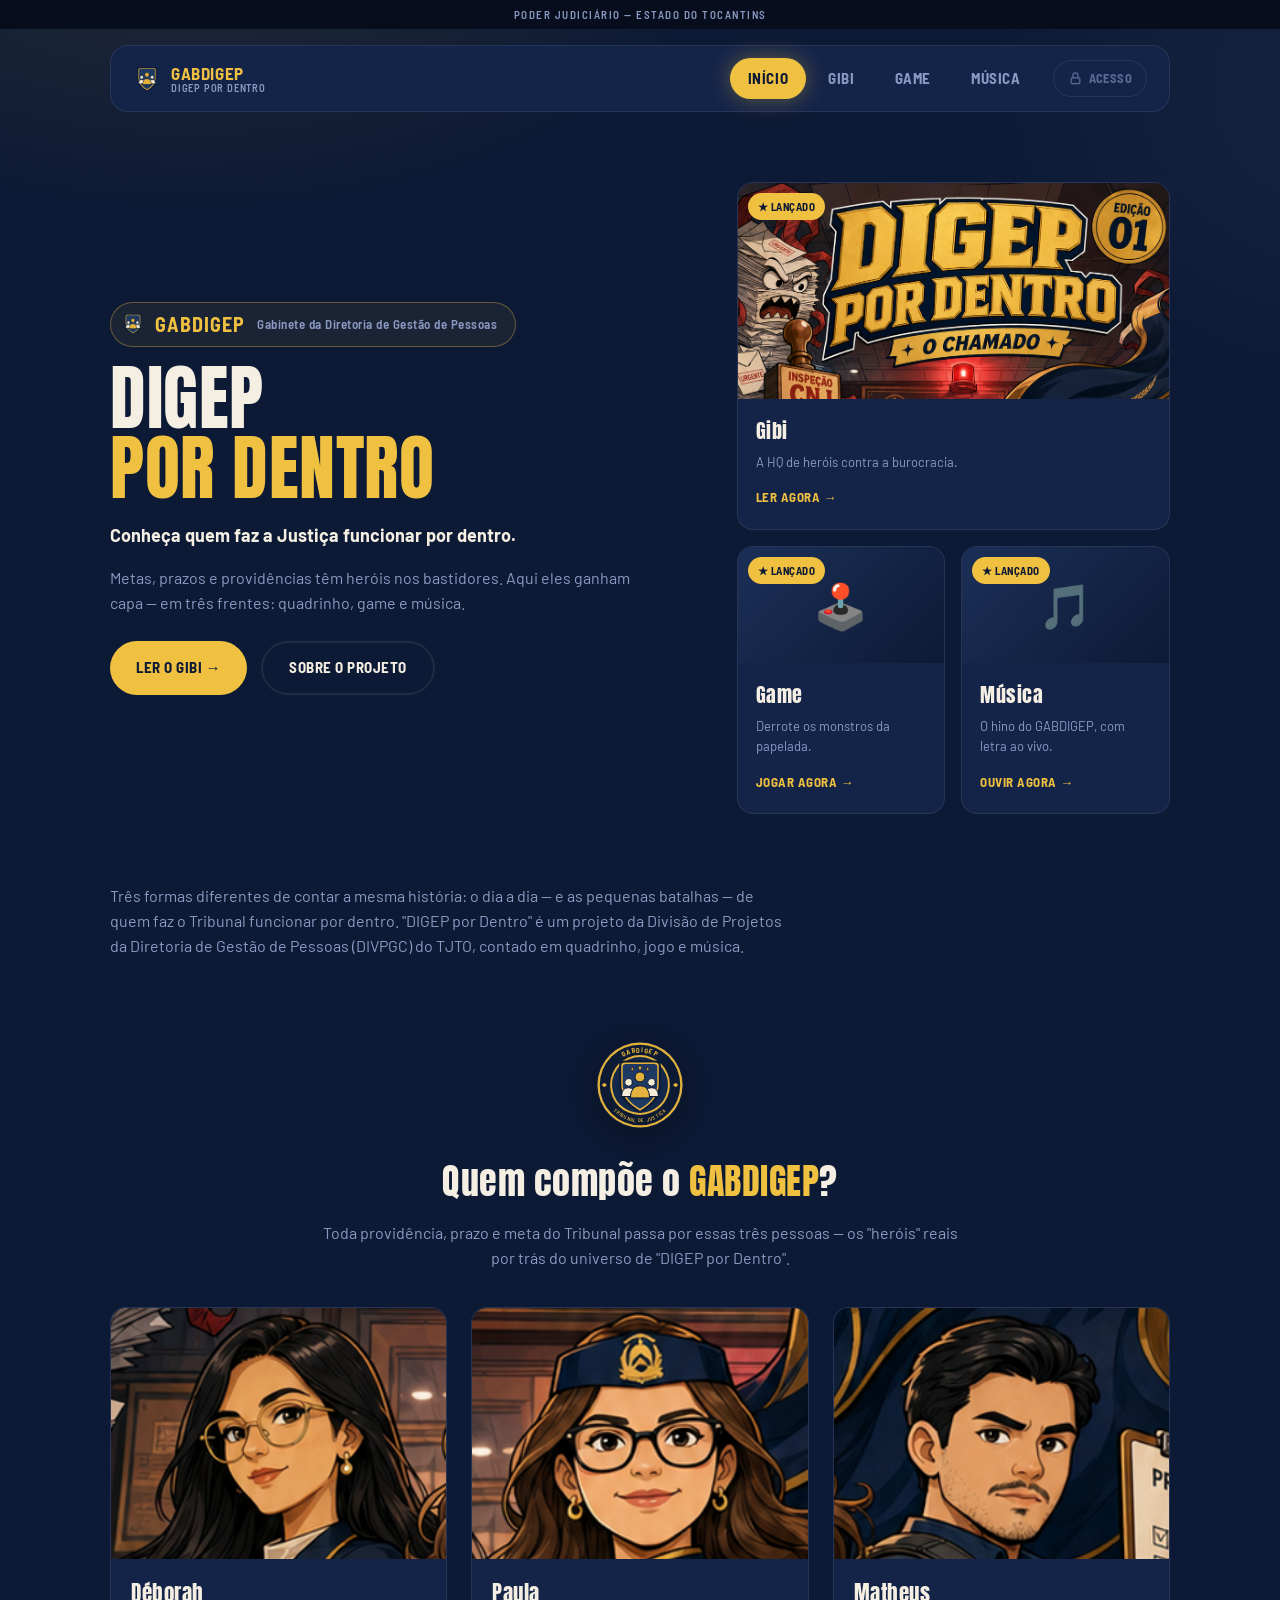
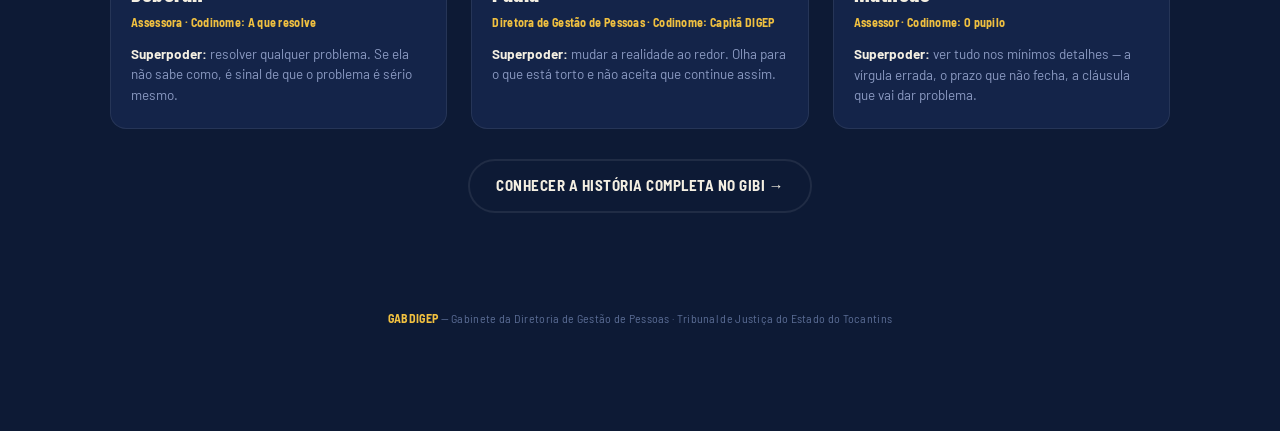
==== commit f8f41506: "Frases independentes por coluna no Voo da Arara + correções na Home Voo da Arara: - Cada obstáculo a" ====
--- a/index.html
+++ b/index.html
@@ -123,7 +123,7 @@
   </div>
 
   <div class="section-block" id="sobre" style="margin-top:60px;">
-    <p style="color:var(--muted); max-width:680px;">Três formas diferentes de contar a mesma história: o dia a dia — e as pequenas batalhas — de quem faz o Tribunal funcionar por dentro. "DIGEP por Dentro" é um projeto do Gabinete da Diretoria de Gestão de Pessoas (GABDIGEP) do TJTO, contado em quadrinho, jogo e música.</p>
+    <p style="color:var(--muted); max-width:680px;">Três formas diferentes de contar a mesma história: o dia a dia — e as pequenas batalhas — de quem faz o Tribunal funcionar por dentro. "DIGEP por Dentro" é um projeto da Divisão de Projetos da Diretoria de Gestão de Pessoas (DIVPGC) do TJTO, contado em quadrinho, jogo e música.</p>
   </div>
 
   <div class="team-section" id="equipe">
@@ -134,7 +134,7 @@
     </div>
     <div class="team-grid">
       <div class="team-card">
-        <div class="foto-wrap"><img src="assets/personagens/deborah_full.png" alt="Déborah"></div>
+        <a class="foto-wrap" href="gibi.html" title="Ler o gibi"><img src="assets/personagens/deborah_full.png" alt="Déborah"></a>
         <div class="team-body">
           <h3>Déborah</h3>
           <div class="cargo">Assessora · Codinome: A que resolve</div>
@@ -142,7 +142,7 @@
         </div>
       </div>
       <div class="team-card">
-        <div class="foto-wrap"><img src="assets/personagens/paula_full.png" alt="Paula"></div>
+        <a class="foto-wrap" href="gibi.html" title="Ler o gibi"><img src="assets/personagens/paula_full.png" alt="Paula"></a>
         <div class="team-body">
           <h3>Paula</h3>
           <div class="cargo">Diretora de Gestão de Pessoas · Codinome: Capitã DIGEP</div>
@@ -150,7 +150,7 @@
         </div>
       </div>
       <div class="team-card">
-        <div class="foto-wrap"><img src="assets/personagens/matheus_full.png" alt="Matheus"></div>
+        <a class="foto-wrap" href="gibi.html" title="Ler o gibi"><img src="assets/personagens/matheus_full.png" alt="Matheus"></a>
         <div class="team-body">
           <h3>Matheus</h3>
           <div class="cargo">Assessor · Codinome: O pupilo</div>
@@ -162,8 +162,6 @@
       <a class="btn outline" href="gibi.html">Conhecer a história completa no Gibi →</a>
     </div>
   </div>
-
-  <p class="credit-line">Um projeto do <strong>GABDIGEP</strong> — Idealizado por Matheus Alencar</p>
 </main>
 
 <footer>
--- a/style.css
+++ b/style.css
@@ -307,8 +307,9 @@
   transition: transform 0.2s ease, border-color 0.2s ease;
 }
 .team-card:hover { transform: translateY(-4px); border-color: rgba(240,192,64,0.4); }
-.team-card .foto-wrap { aspect-ratio: 4/3; overflow: hidden; background: var(--navy-900); }
-.team-card .foto-wrap img { width: 100%; height: 100%; object-fit: cover; object-position: top center; }
+.team-card .foto-wrap { display: block; aspect-ratio: 4/3; overflow: hidden; background: var(--navy-900); cursor: pointer; }
+.team-card .foto-wrap img { width: 100%; height: 100%; object-fit: cover; object-position: top center; transition: transform 0.25s ease; }
+.team-card .foto-wrap:hover img { transform: scale(1.05); }
 .team-card .team-body { padding: 18px 20px 22px; }
 .team-card h3 { font-size: 21px; color: var(--cream); margin-bottom: 3px; }
 .team-card .cargo { font-family: 'Barlow Semi Condensed', sans-serif; font-size: 12px; font-weight: 700; color: var(--gold); letter-spacing: 0.3px; margin-bottom: 12px; }
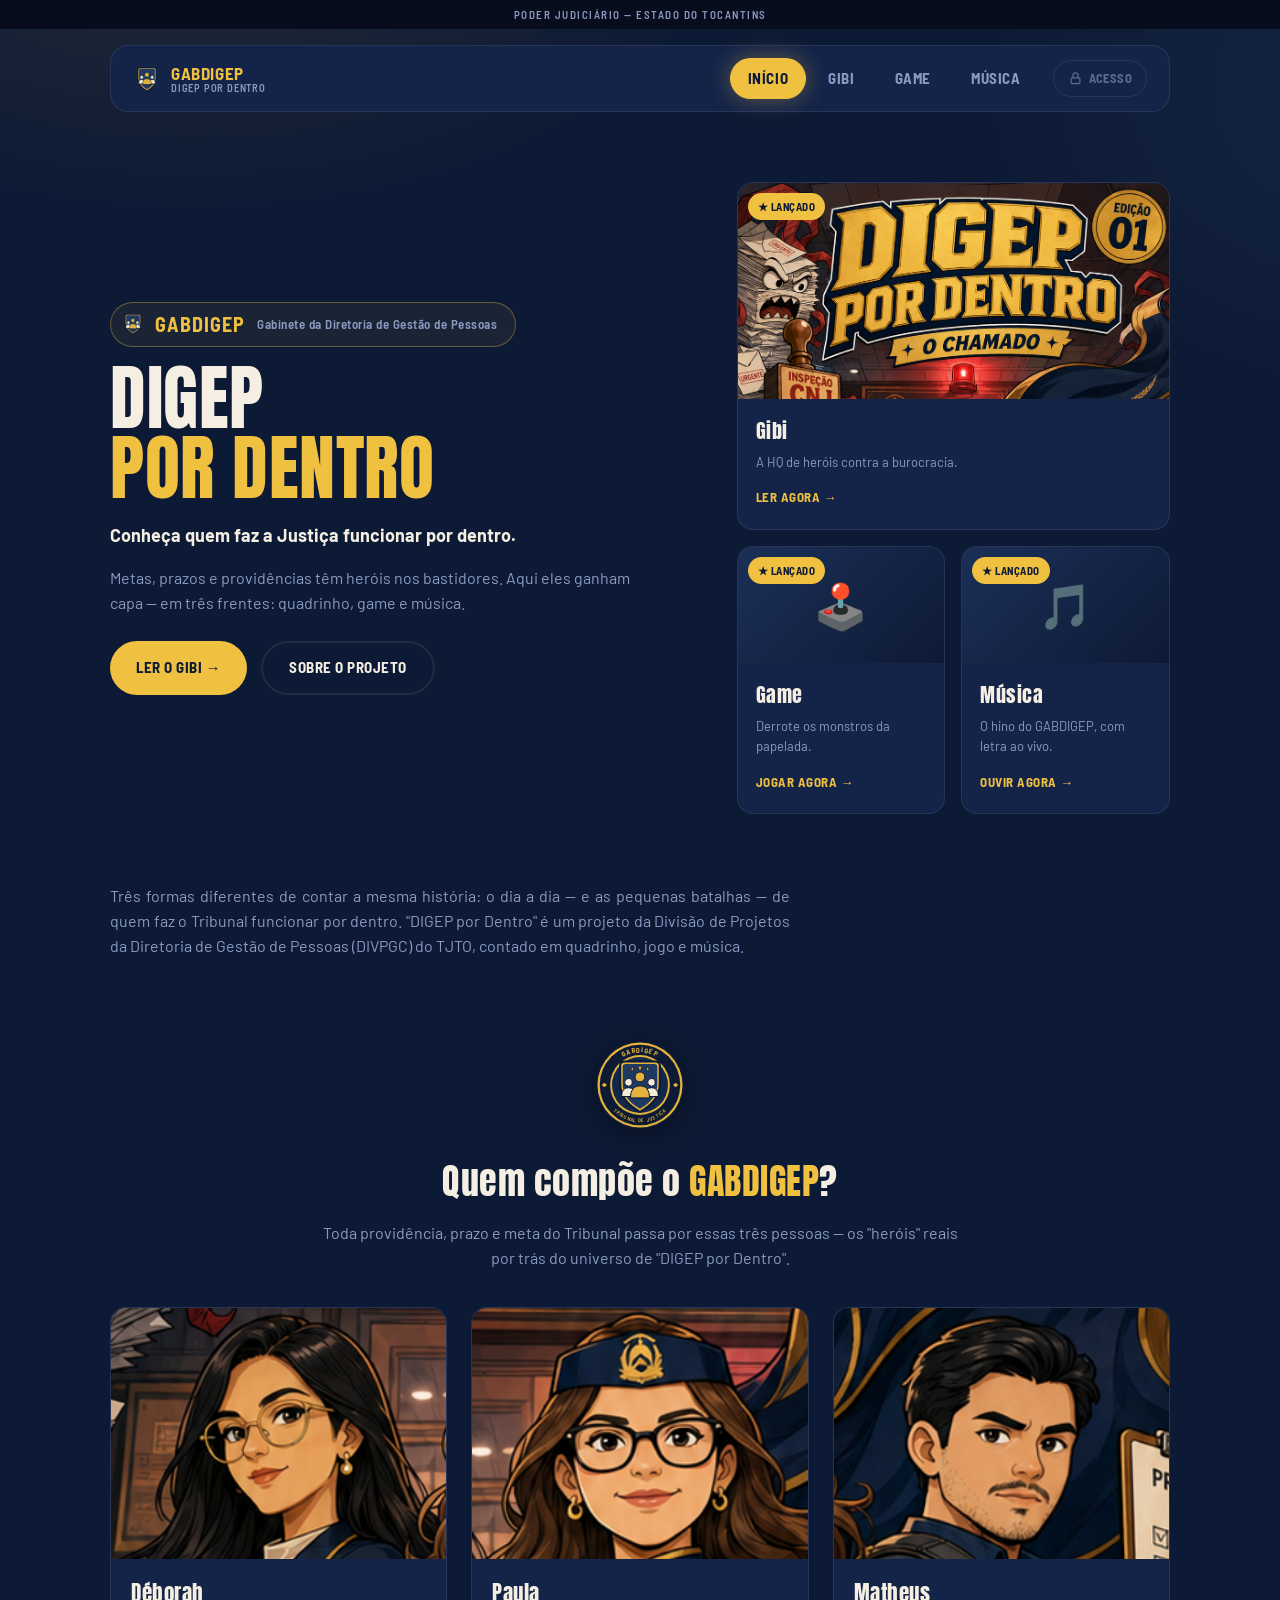
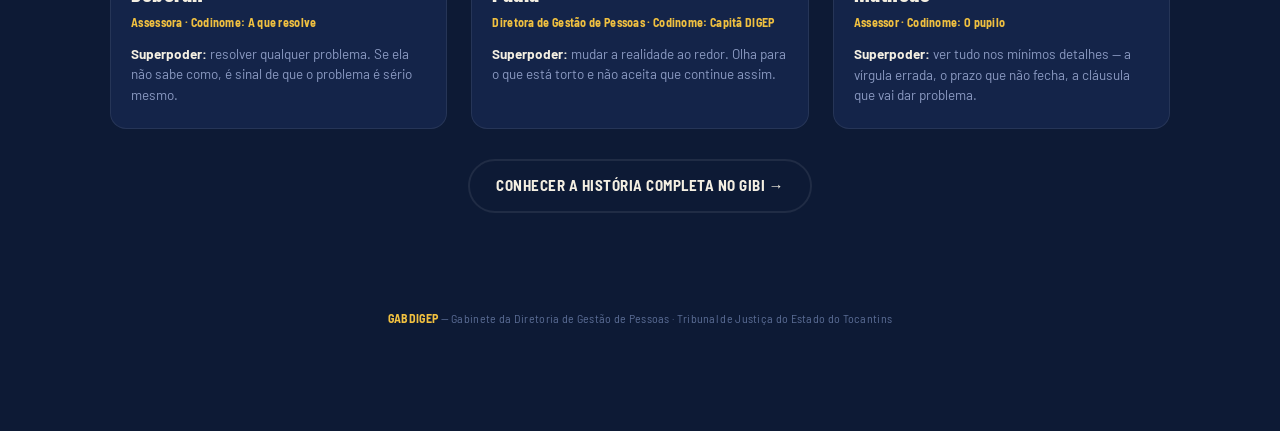
==== commit 36c92712: "Justifica o parágrafo 'Sobre o projeto' na Home" ====
--- a/index.html
+++ b/index.html
@@ -123,7 +123,7 @@
   </div>
 
   <div class="section-block" id="sobre" style="margin-top:60px;">
-    <p style="color:var(--muted); max-width:680px;">Três formas diferentes de contar a mesma história: o dia a dia — e as pequenas batalhas — de quem faz o Tribunal funcionar por dentro. "DIGEP por Dentro" é um projeto da Divisão de Projetos da Diretoria de Gestão de Pessoas (DIVPGC) do TJTO, contado em quadrinho, jogo e música.</p>
+    <p style="color:var(--muted); max-width:680px; text-align:justify;">Três formas diferentes de contar a mesma história: o dia a dia — e as pequenas batalhas — de quem faz o Tribunal funcionar por dentro. "DIGEP por Dentro" é um projeto da Divisão de Projetos da Diretoria de Gestão de Pessoas (DIVPGC) do TJTO, contado em quadrinho, jogo e música.</p>
   </div>
 
   <div class="team-section" id="equipe">
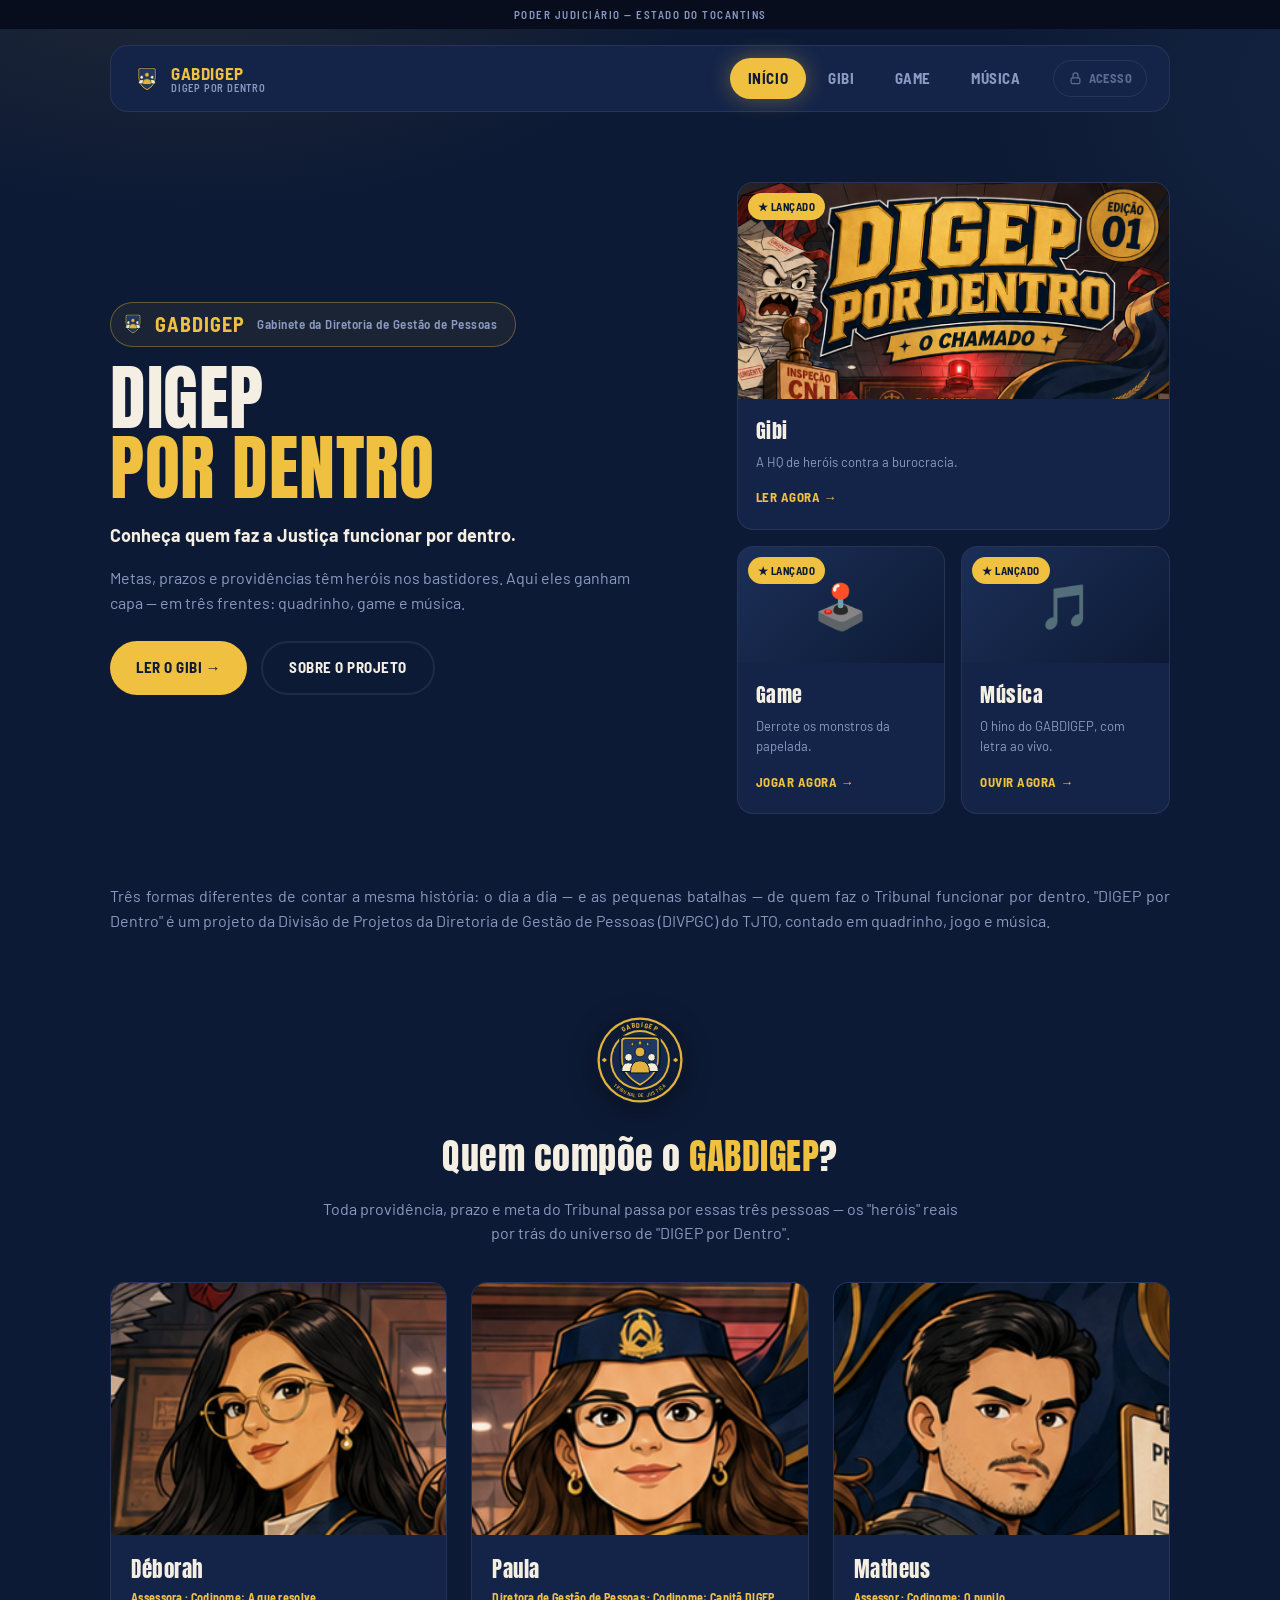
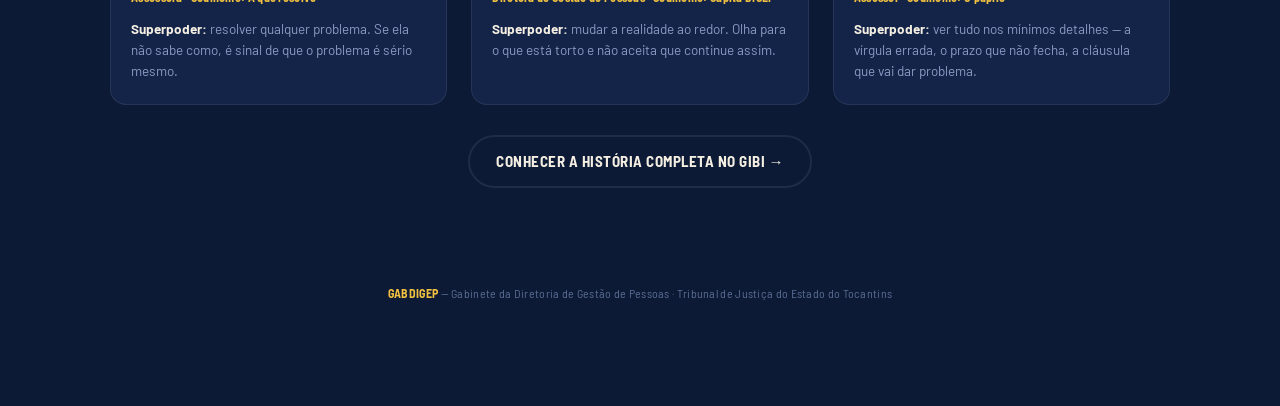
==== commit 6bced5b1: "Paginação no placar (20 por página) e marca GABDIGEP com X no ranking - API: /api/pontuacoes agora a" ====
--- a/index.html
+++ b/index.html
@@ -123,7 +123,7 @@
   </div>
 
   <div class="section-block" id="sobre" style="margin-top:60px;">
-    <p style="color:var(--muted); max-width:680px; text-align:justify;">Três formas diferentes de contar a mesma história: o dia a dia — e as pequenas batalhas — de quem faz o Tribunal funcionar por dentro. "DIGEP por Dentro" é um projeto da Divisão de Projetos da Diretoria de Gestão de Pessoas (DIVPGC) do TJTO, contado em quadrinho, jogo e música.</p>
+    <p style="color:var(--muted); text-align:justify;">Três formas diferentes de contar a mesma história: o dia a dia — e as pequenas batalhas — de quem faz o Tribunal funcionar por dentro. "DIGEP por Dentro" é um projeto da Divisão de Projetos da Diretoria de Gestão de Pessoas (DIVPGC) do TJTO, contado em quadrinho, jogo e música.</p>
   </div>
 
   <div class="team-section" id="equipe">
--- a/style.css
+++ b/style.css
@@ -322,7 +322,7 @@
 .page-head .eyebrow { margin-bottom: 10px; }
 .page-head h1 { font-size: clamp(30px, 5vw, 44px); color: var(--cream); }
 .page-head h1 .accent { color: var(--gold); }
-.page-head p { color: var(--muted); max-width: 640px; margin-top: 12px; }
+.page-head p { color: var(--muted); margin-top: 12px; }
 
 /* ----- GIBI: grid de edições ----- */
 .editions {
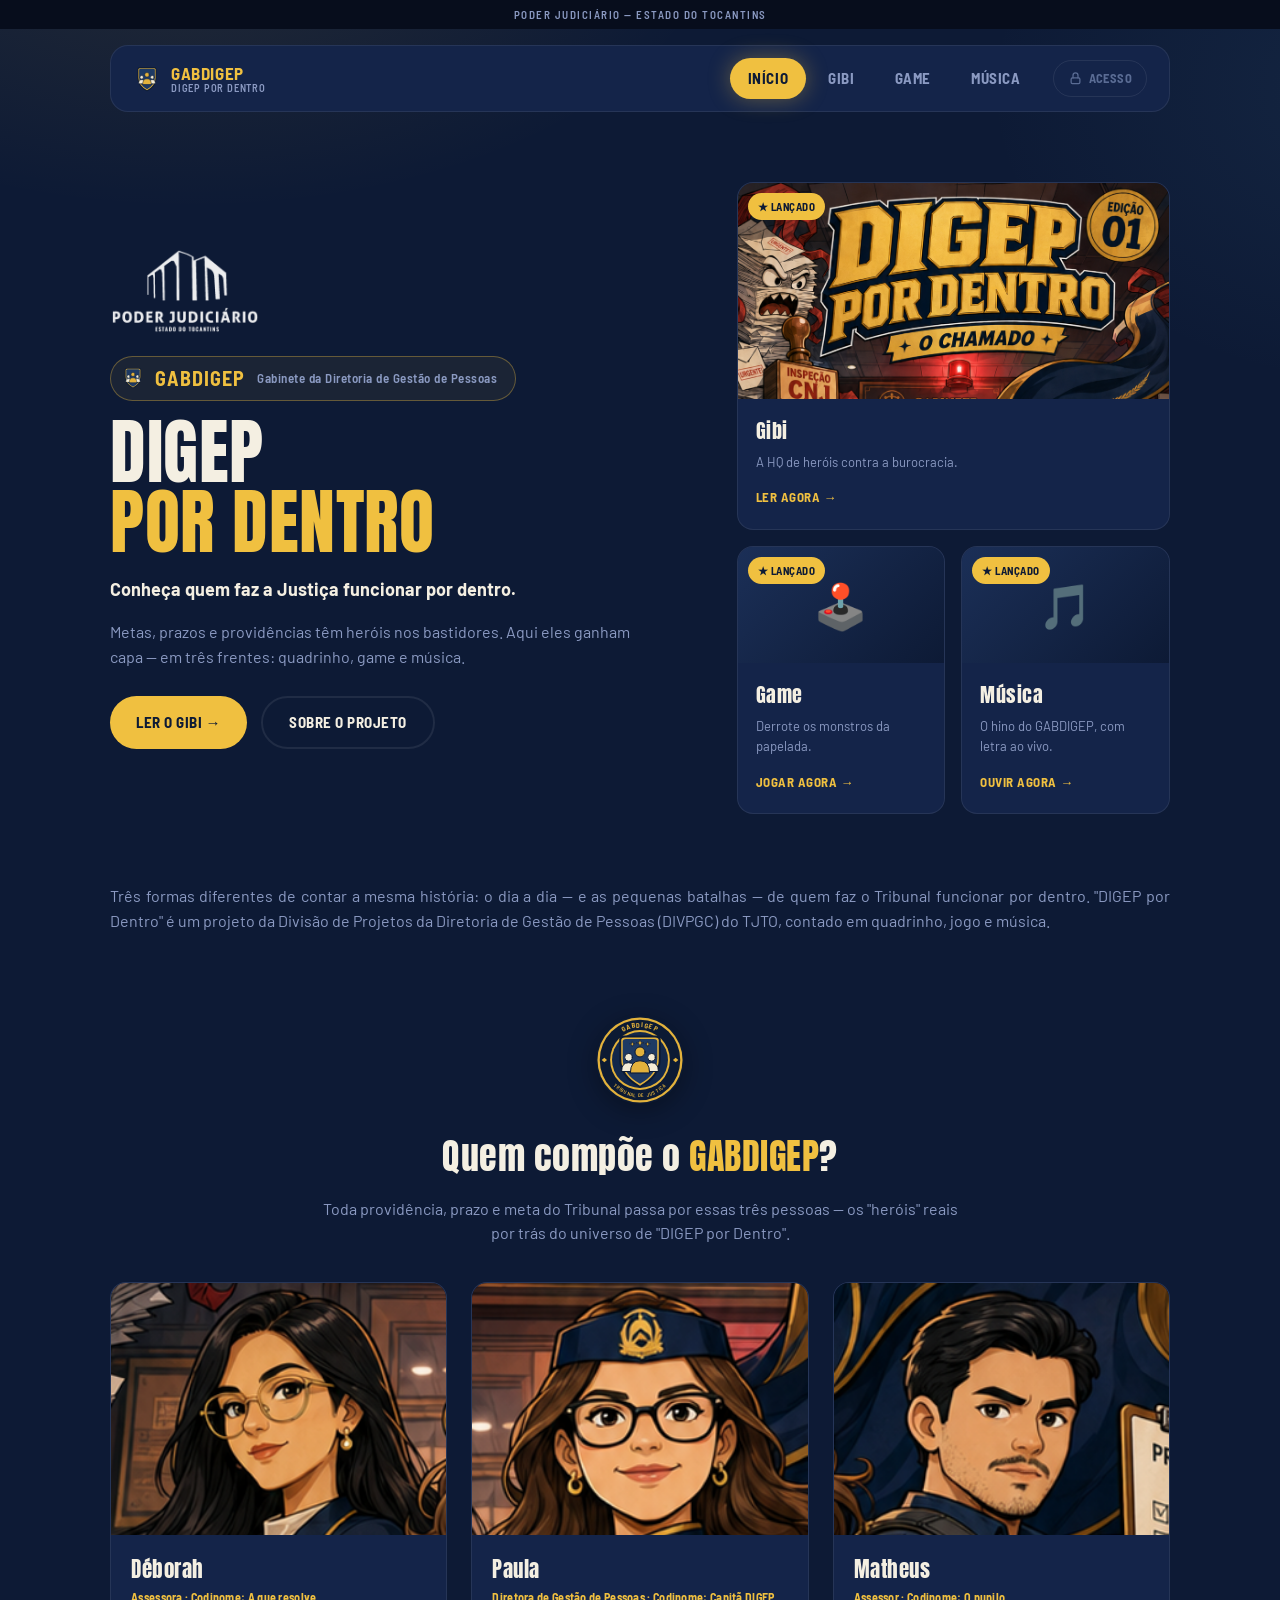
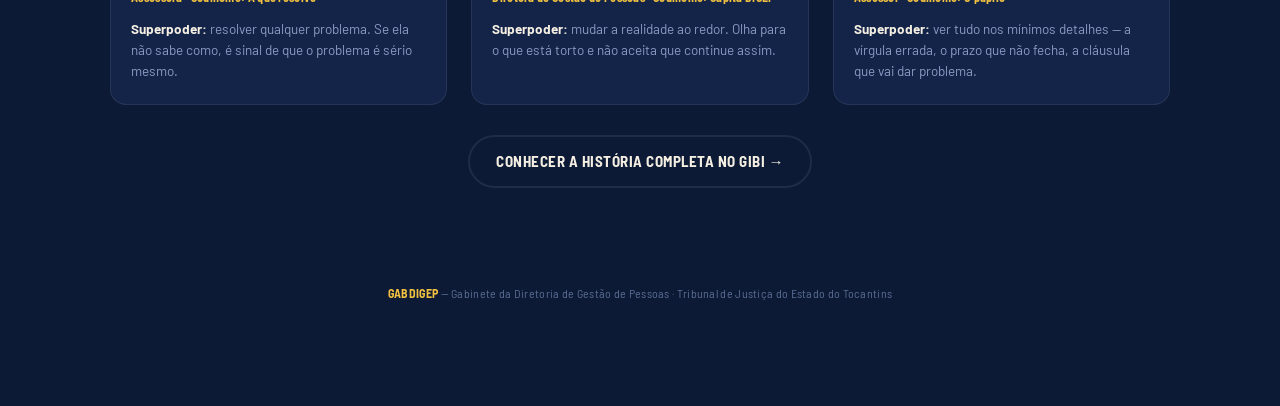
==== commit fe849627: "Adiciona logo oficial do Poder Judiciário no espaço vazio do hero Extraída em alta resolução do próp" ====
--- a/index.html
+++ b/index.html
@@ -76,6 +76,7 @@
 <main>
   <div class="hero-inicio">
     <div>
+      <img class="poder-judiciario-logo" src="assets/poder-judiciario-logo.png" alt="Poder Judiciário — Estado do Tocantins">
       <div class="gabdigep-kicker">
         <svg viewBox="40 48 160 150"><use href="#gShield"/><use href="#gScales"/></svg>
         GABDIGEP <span>Gabinete da Diretoria de Gestão de Pessoas</span>
--- a/style.css
+++ b/style.css
@@ -219,6 +219,8 @@
 }
 .eyebrow::before { content: ''; width: 7px; height: 7px; border-radius: 50%; background: var(--gold); }
 
+.poder-judiciario-logo { width: 150px; height: auto; margin-bottom: 22px; opacity: 0.92; }
+
 .gabdigep-kicker {
   display: inline-flex; align-items: center; gap: 10px;
   font-family: 'Barlow Semi Condensed', sans-serif;
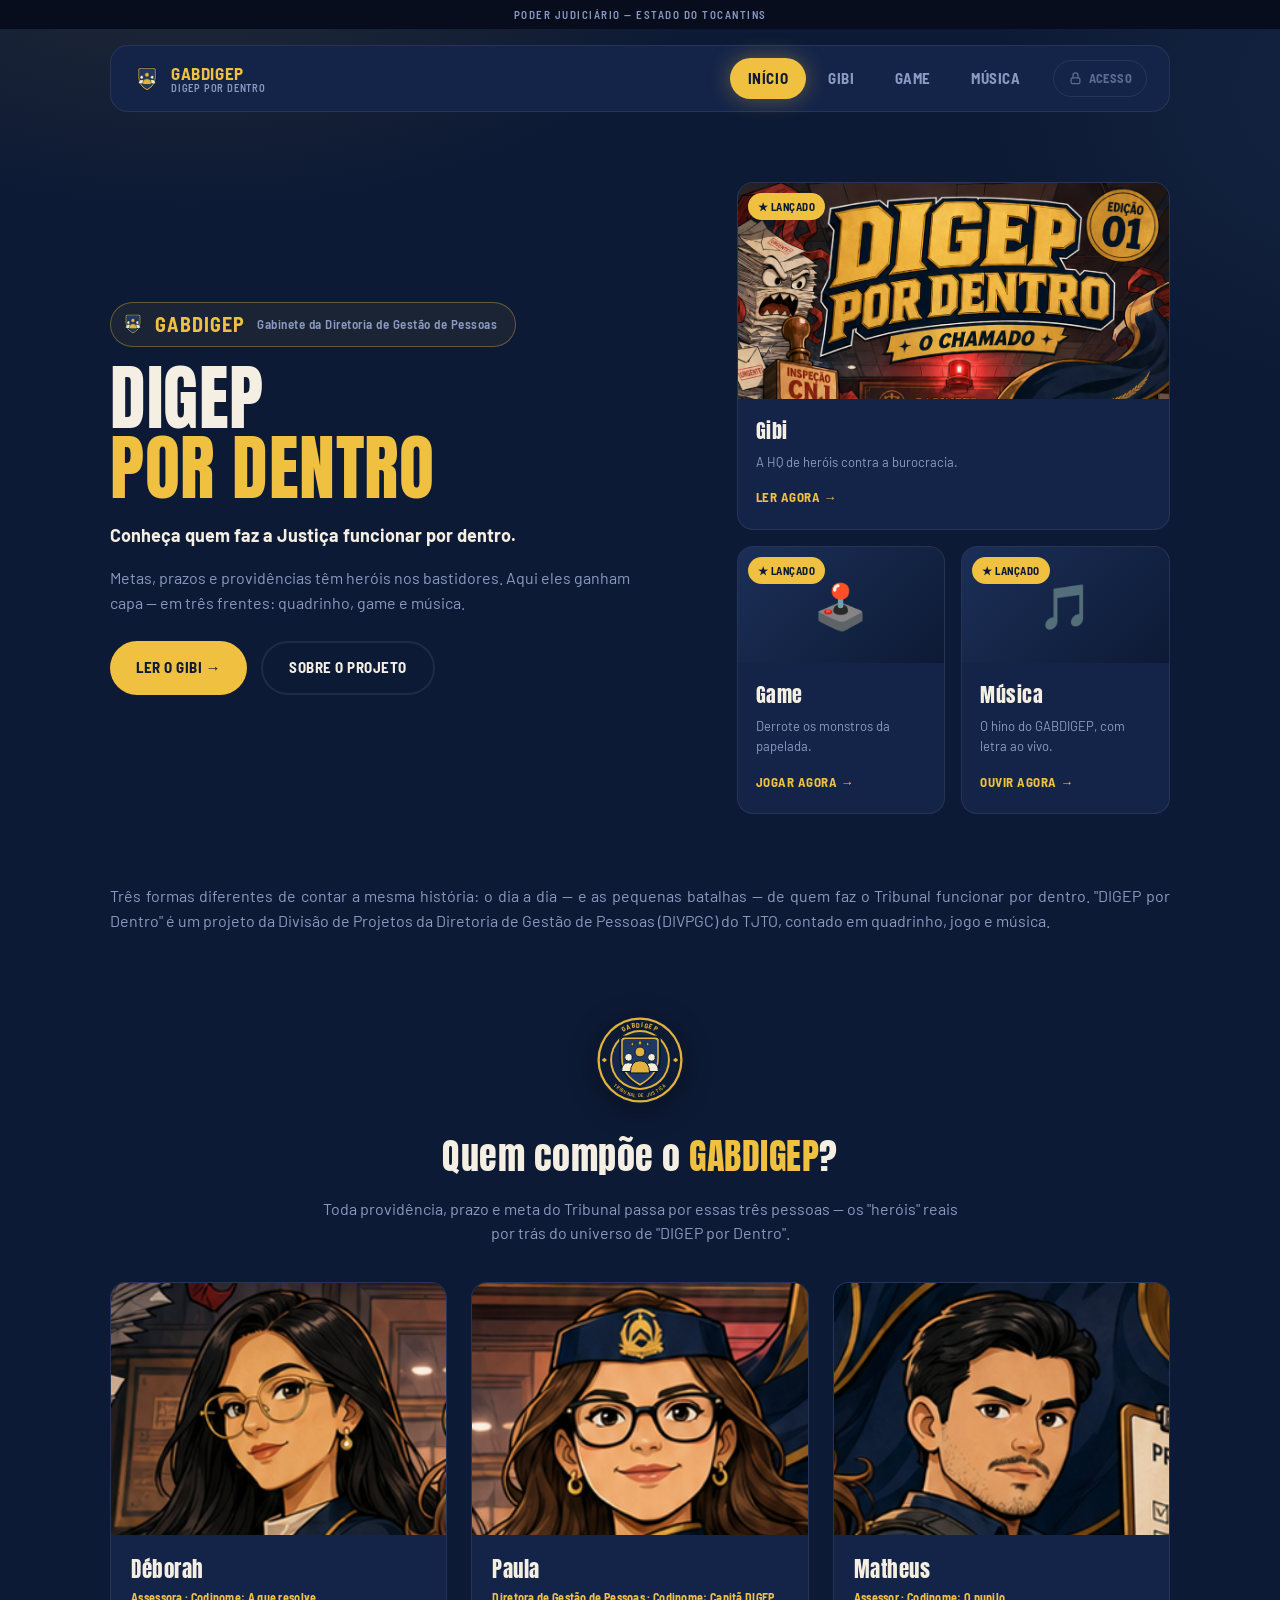
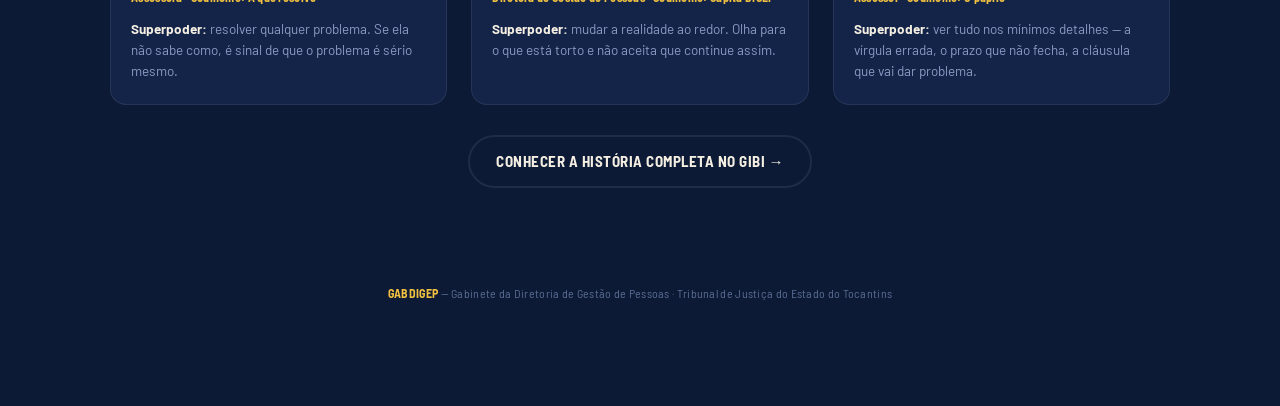
==== commit 39830341: "Reverte a logo do Poder Judiciário no hero da Home Usuário não gostou do resultado final; volta ao e" ====
--- a/index.html
+++ b/index.html
@@ -76,7 +76,6 @@
 <main>
   <div class="hero-inicio">
     <div>
-      <img class="poder-judiciario-logo" src="assets/poder-judiciario-logo.png" alt="Poder Judiciário — Estado do Tocantins">
       <div class="gabdigep-kicker">
         <svg viewBox="40 48 160 150"><use href="#gShield"/><use href="#gScales"/></svg>
         GABDIGEP <span>Gabinete da Diretoria de Gestão de Pessoas</span>
--- a/style.css
+++ b/style.css
@@ -219,8 +219,6 @@
 }
 .eyebrow::before { content: ''; width: 7px; height: 7px; border-radius: 50%; background: var(--gold); }
 
-.poder-judiciario-logo { width: 150px; height: auto; margin-bottom: 22px; opacity: 0.92; }
-
 .gabdigep-kicker {
   display: inline-flex; align-items: center; gap: 10px;
   font-family: 'Barlow Semi Condensed', sans-serif;
